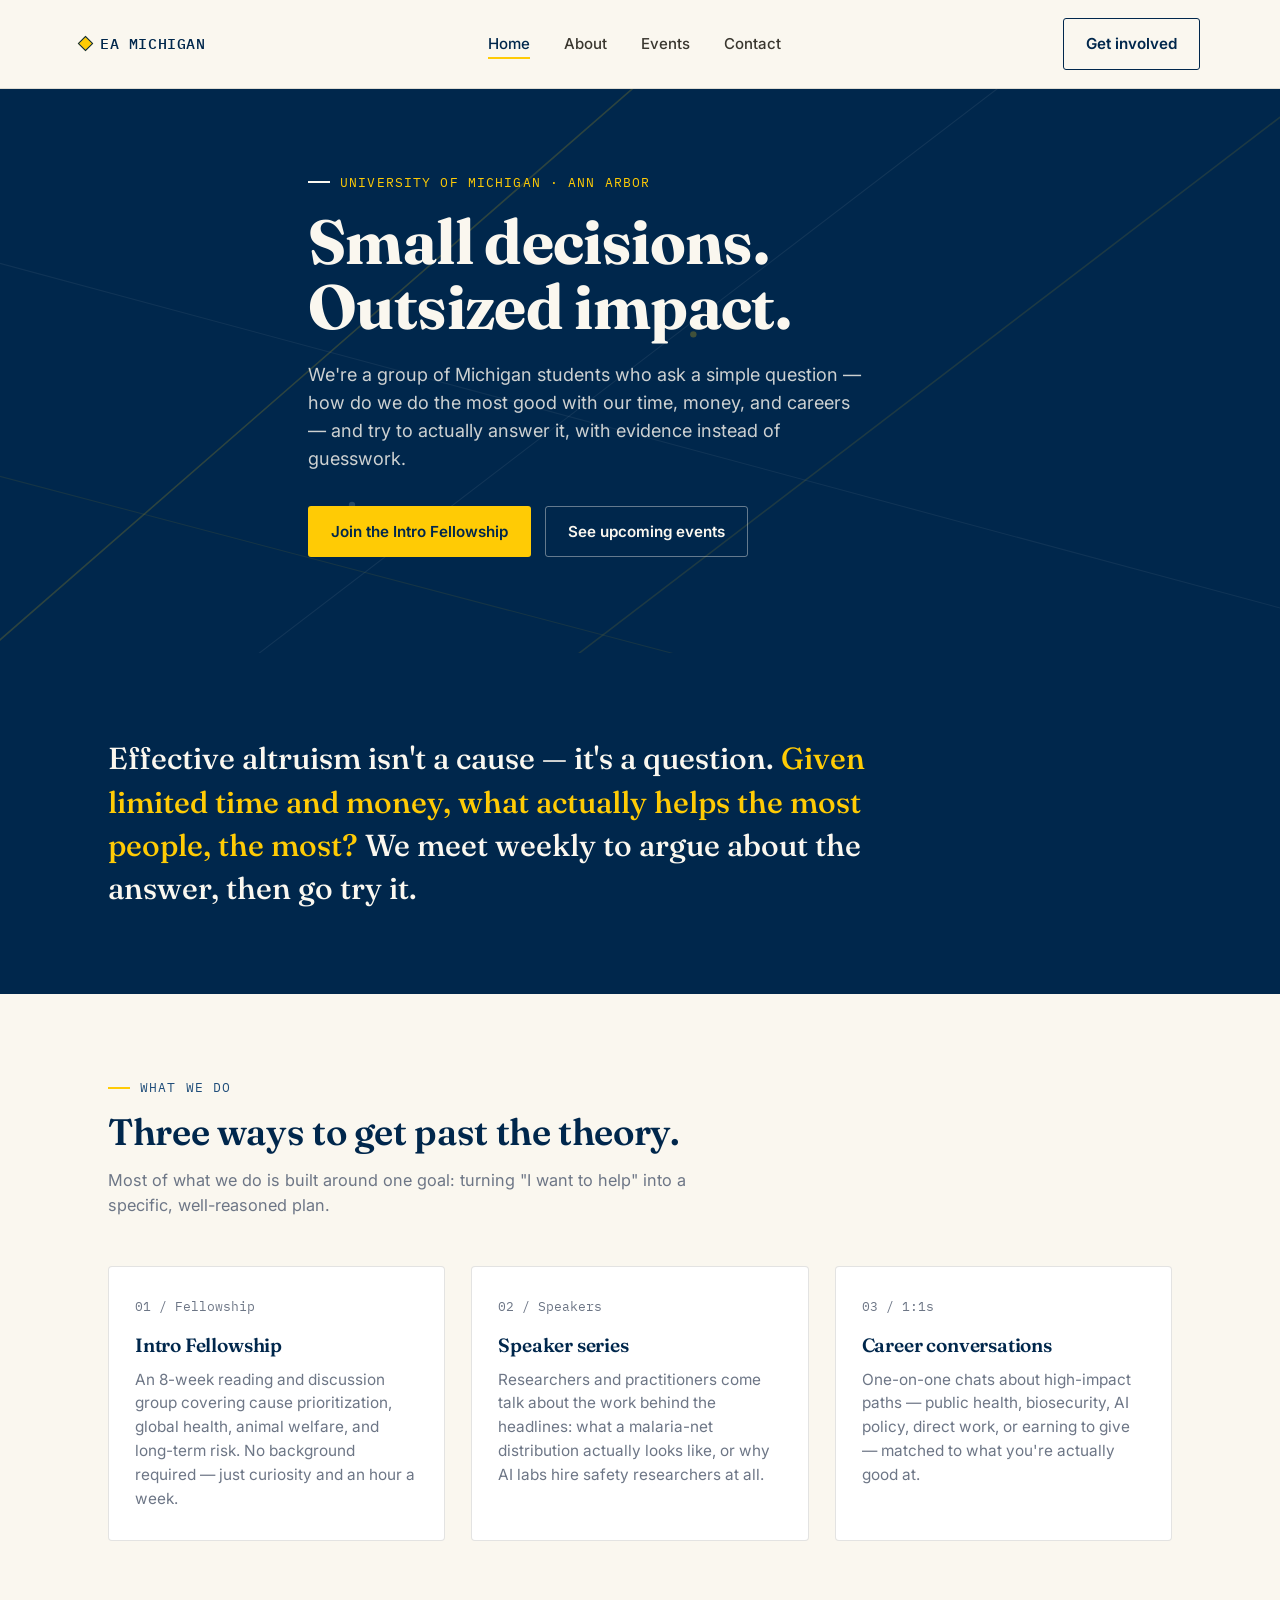
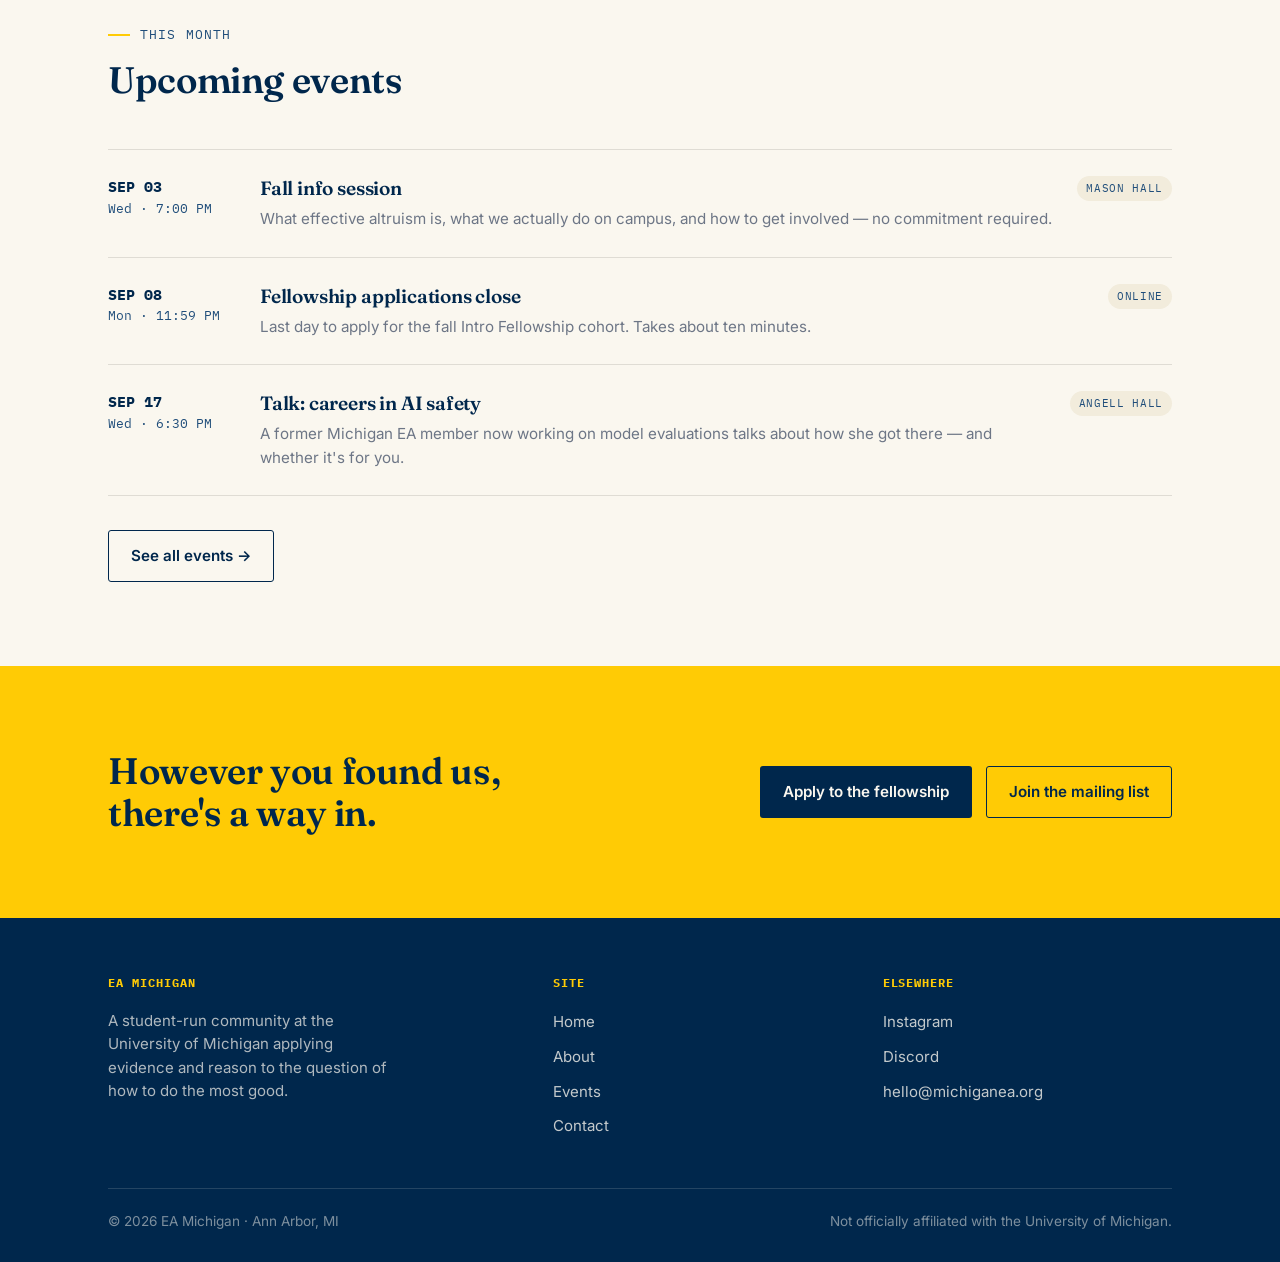
==== index.html @ 3a6c3fdc "Add files via upload" ====
<!DOCTYPE html>
<html lang="en">
<head>
<meta charset="UTF-8">
<meta name="viewport" content="width=device-width, initial-scale=1">
<title>EA Michigan — Effective Altruism at the University of Michigan</title>
<meta name="description" content="A student community at the University of Michigan using evidence and reasoning to find the most effective ways to help others.">
<link rel="stylesheet" href="styles.css">
</head>
<body>

<header class="site-header">
  <nav class="wrap nav">
    <a href="index.html" class="brand"><span class="mark"></span>EA MICHIGAN</a>
    <button class="nav-toggle" aria-label="Toggle menu" aria-expanded="false" id="navToggle"><span></span></button>
    <ul class="nav-links" id="navLinks">
      <li><a href="index.html" aria-current="page">Home</a></li>
      <li><a href="about.html">About</a></li>
      <li><a href="events.html">Events</a></li>
      <li><a href="contact.html">Contact</a></li>
    </ul>
    <a href="contact.html" class="btn btn-outline nav-cta">Get involved</a>
  </nav>
</header>

<section class="hero">
  <svg class="hero-paths" viewBox="0 0 1200 560" preserveAspectRatio="xMidYMid slice" aria-hidden="true">
    <line x1="-50" y1="560" x2="650" y2="-50" stroke="#FFCB05" stroke-width="1.5" opacity="0.35"/>
    <line x1="150" y1="600" x2="1000" y2="-50" stroke="#FAF7EF" stroke-width="1" opacity="0.14"/>
    <line x1="450" y1="600" x2="1300" y2="-50" stroke="#FFCB05" stroke-width="1.5" opacity="0.22"/>
    <line x1="-50" y1="150" x2="1250" y2="500" stroke="#FAF7EF" stroke-width="1" opacity="0.12"/>
    <line x1="-50" y1="350" x2="900" y2="600" stroke="#FFCB05" stroke-width="1" opacity="0.16"/>
    <circle cx="650" cy="230" r="3" fill="#FFCB05" opacity="0.5"/>
    <circle cx="330" cy="390" r="3" fill="#FAF7EF" opacity="0.3"/>
  </svg>
  <div class="wrap hero-inner">
    <span class="eyebrow">University of Michigan · Ann Arbor</span>
    <h1>Small decisions.<br>Outsized impact.</h1>
    <p class="lead">We're a group of Michigan students who ask a simple question — how do we do the most good with our time, money, and careers — and try to actually answer it, with evidence instead of guesswork.</p>
    <div class="hero-actions">
      <a href="about.html#fellowship" class="btn btn-primary">Join the Intro Fellowship</a>
      <a href="events.html" class="btn btn-ghost">See upcoming events</a>
    </div>
  </div>
</section>

<section class="band-blue">
  <div class="wrap">
    <p class="quote">Effective altruism isn't a cause — it's a question. <span>Given limited time and money, what actually helps the most people, the most?</span> We meet weekly to argue about the answer, then go try it.</p>
  </div>
</section>

<section>
  <div class="wrap">
    <div class="section-head">
      <span class="eyebrow">What we do</span>
      <h2>Three ways to get past the theory.</h2>
      <p>Most of what we do is built around one goal: turning "I want to help" into a specific, well-reasoned plan.</p>
    </div>
    <div class="grid-3">
      <div class="card">
        <span class="num">01 / Fellowship</span>
        <h3>Intro Fellowship</h3>
        <p>An 8-week reading and discussion group covering cause prioritization, global health, animal welfare, and long-term risk. No background required — just curiosity and an hour a week.</p>
      </div>
      <div class="card">
        <span class="num">02 / Speakers</span>
        <h3>Speaker series</h3>
        <p>Researchers and practitioners come talk about the work behind the headlines: what a malaria-net distribution actually looks like, or why AI labs hire safety researchers at all.</p>
      </div>
      <div class="card">
        <span class="num">03 / 1:1s</span>
        <h3>Career conversations</h3>
        <p>One-on-one chats about high-impact paths — public health, biosecurity, AI policy, direct work, or earning to give — matched to what you're actually good at.</p>
      </div>
    </div>
  </div>
</section>

<section style="padding-top:0;">
  <div class="wrap">
    <div class="section-head">
      <span class="eyebrow">This month</span>
      <h2>Upcoming events</h2>
    </div>
    <div>
      <div class="event-row">
        <div class="event-date"><strong>SEP 03</strong>Wed · 7:00 PM</div>
        <div class="event-body">
          <h3>Fall info session</h3>
          <p>What effective altruism is, what we actually do on campus, and how to get involved — no commitment required.</p>
        </div>
        <span class="event-tag">Mason Hall</span>
      </div>
      <div class="event-row">
        <div class="event-date"><strong>SEP 08</strong>Mon · 11:59 PM</div>
        <div class="event-body">
          <h3>Fellowship applications close</h3>
          <p>Last day to apply for the fall Intro Fellowship cohort. Takes about ten minutes.</p>
        </div>
        <span class="event-tag">Online</span>
      </div>
      <div class="event-row">
        <div class="event-date"><strong>SEP 17</strong>Wed · 6:30 PM</div>
        <div class="event-body">
          <h3>Talk: careers in AI safety</h3>
          <p>A former Michigan EA member now working on model evaluations talks about how she got there — and whether it's for you.</p>
        </div>
        <span class="event-tag">Angell Hall</span>
      </div>
    </div>
    <div style="margin-top:34px;">
      <a href="events.html" class="btn btn-outline">See all events →</a>
    </div>
  </div>
</section>

<section class="band-maize">
  <div class="wrap band-maize-inner">
    <h2>However you found us, there's a way in.</h2>
    <div class="hero-actions">
      <a href="about.html#fellowship" class="btn" style="background:var(--blue-950);color:var(--cream-50);">Apply to the fellowship</a>
      <a href="contact.html" class="btn btn-outline">Join the mailing list</a>
    </div>
  </div>
</section>

<footer>
  <div class="wrap">
    <div class="footer-grid">
      <div>
        <h4>EA Michigan</h4>
        <p style="max-width:280px;font-size:0.94rem;color:rgba(250,247,239,0.7);">A student-run community at the University of Michigan applying evidence and reason to the question of how to do the most good.</p>
      </div>
      <div>
        <h4>Site</h4>
        <ul>
          <li><a href="index.html">Home</a></li>
          <li><a href="about.html">About</a></li>
          <li><a href="events.html">Events</a></li>
          <li><a href="contact.html">Contact</a></li>
        </ul>
      </div>
      <div>
        <h4>Elsewhere</h4>
        <ul>
          <li><a href="#">Instagram</a></li>
          <li><a href="#">Discord</a></li>
          <li><a href="mailto:hello@michiganea.org">hello@michiganea.org</a></li>
        </ul>
      </div>
    </div>
    <div class="footer-bottom">
      <span>© 2026 EA Michigan · Ann Arbor, MI</span>
      <span>Not officially affiliated with the University of Michigan.</span>
    </div>
  </div>
</footer>

<script src="script.js"></script>
</body>
</html>
---- styles.css ----
/* ===========================================================
   EA Michigan — shared stylesheet
   Palette: Michigan blue + maize, warm paper background
   Display: Fraunces | Body: Inter | Utility: IBM Plex Mono
   =========================================================== */

@import url('https://fonts.googleapis.com/css2?family=Fraunces:opsz,wght@9..144,400;9..144,500;9..144,600;9..144,700&family=Inter:wght@400;500;600&family=IBM+Plex+Mono:wght@500&display=swap');

:root {
  --blue-950: #00274c;
  --blue-800: #123a63;
  --blue-700: #1f4d7a;
  --maize-500: #ffcb05;
  --maize-600: #e6b400;
  --cream-50: #faf7ef;
  --cream-100: #f2ecdc;
  --ink-900: #1c1a16;
  --ink-700: #3a372f;
  --slate-500: #6d7686;
  --line: rgba(28, 26, 22, 0.12);

  --display: 'Fraunces', ui-serif, Georgia, serif;
  --body: 'Inter', -apple-system, BlinkMacSystemFont, sans-serif;
  --mono: 'IBM Plex Mono', ui-monospace, monospace;

  --max: 1120px;
}

* { box-sizing: border-box; }
html { scroll-behavior: smooth; }

@media (prefers-reduced-motion: reduce) {
  html { scroll-behavior: auto; }
  * { animation-duration: 0.01ms !important; transition-duration: 0.01ms !important; }
}

body {
  margin: 0;
  font-family: var(--body);
  color: var(--ink-700);
  background: var(--cream-50);
  -webkit-font-smoothing: antialiased;
  line-height: 1.55;
}

a { color: inherit; }

img { max-width: 100%; display: block; }

.wrap {
  max-width: var(--max);
  margin: 0 auto;
  padding: 0 28px;
}

/* ---------- eyebrow / labels ---------- */
.eyebrow {
  font-family: var(--mono);
  font-size: 12.5px;
  letter-spacing: 0.09em;
  text-transform: uppercase;
  color: var(--blue-700);
  display: flex;
  align-items: center;
  gap: 10px;
}
.eyebrow::before {
  content: "";
  width: 22px;
  height: 2px;
  background: var(--maize-500);
  display: inline-block;
}

/* ---------- headings ---------- */
h1, h2, h3 {
  font-family: var(--display);
  color: var(--blue-950);
  margin: 0;
  font-weight: 600;
  letter-spacing: -0.01em;
}
h1 { font-size: clamp(2.4rem, 5vw, 3.9rem); line-height: 1.04; font-weight: 700; }
h2 { font-size: clamp(1.7rem, 3vw, 2.3rem); line-height: 1.15; }
h3 { font-size: 1.2rem; line-height: 1.3; }

p { margin: 0 0 1em; }
p:last-child { margin-bottom: 0; }

/* ---------- buttons ---------- */
.btn {
  display: inline-flex;
  align-items: center;
  gap: 8px;
  font-family: var(--body);
  font-weight: 600;
  font-size: 0.95rem;
  padding: 13px 22px;
  border-radius: 3px;
  text-decoration: none;
  border: 1.5px solid transparent;
  transition: transform 0.15s ease, background 0.15s ease, color 0.15s ease, border-color 0.15s ease;
}
.btn:hover { transform: translateY(-1px); }
.btn:focus-visible { outline: 2px solid var(--blue-700); outline-offset: 3px; }

.btn-primary {
  background: var(--maize-500);
  color: var(--blue-950);
}
.btn-primary:hover { background: var(--maize-600); }

.btn-ghost {
  background: transparent;
  color: var(--cream-50);
  border-color: rgba(250, 247, 239, 0.4);
}
.btn-ghost:hover { border-color: var(--cream-50); }

.btn-outline {
  background: transparent;
  color: var(--blue-950);
  border-color: var(--blue-950);
}
.btn-outline:hover { background: var(--blue-950); color: var(--cream-50); }

/* ---------- nav ---------- */
.site-header {
  position: sticky;
  top: 0;
  z-index: 40;
  background: rgba(250, 247, 239, 0.92);
  backdrop-filter: blur(8px);
  border-bottom: 1px solid var(--line);
}
.nav {
  display: flex;
  align-items: center;
  justify-content: space-between;
  padding: 18px 0;
}
.brand {
  font-family: var(--mono);
  font-weight: 500;
  font-size: 15px;
  letter-spacing: 0.04em;
  text-decoration: none;
  color: var(--blue-950);
  display: flex;
  align-items: center;
  gap: 9px;
}
.brand .mark {
  width: 11px; height: 11px;
  background: var(--maize-500);
  border: 1.5px solid var(--blue-950);
  transform: rotate(45deg);
  flex-shrink: 0;
}
.nav-links {
  display: flex;
  gap: 34px;
  list-style: none;
  margin: 0; padding: 0;
}
.nav-links a {
  text-decoration: none;
  font-size: 0.94rem;
  font-weight: 500;
  color: var(--ink-700);
  padding-bottom: 4px;
  border-bottom: 2px solid transparent;
  transition: border-color 0.15s ease, color 0.15s ease;
}
.nav-links a:hover, .nav-links a[aria-current="page"] {
  color: var(--blue-950);
  border-color: var(--maize-500);
}
.nav-cta { display: none; }
.nav-toggle {
  display: none;
  background: none;
  border: 1.5px solid var(--blue-950);
  border-radius: 3px;
  width: 38px; height: 34px;
  cursor: pointer;
  position: relative;
}
.nav-toggle span, .nav-toggle span::before, .nav-toggle span::after {
  content: "";
  position: absolute;
  left: 8px; right: 8px;
  height: 2px;
  background: var(--blue-950);
}
.nav-toggle span { top: 16px; }
.nav-toggle span::before { top: -6px; }
.nav-toggle span::after { top: 6px; }

@media (min-width: 760px) {
  .nav-cta { display: inline-flex; }
}
@media (max-width: 759px) {
  .nav-toggle { display: block; }
  .nav-links {
    position: absolute;
    top: 100%; left: 0; right: 0;
    background: var(--cream-50);
    border-bottom: 1px solid var(--line);
    flex-direction: column;
    gap: 0;
    padding: 8px 28px 20px;
    display: none;
  }
  .nav-links.open { display: flex; }
  .nav-links a { display: block; padding: 12px 0; border-bottom: 1px solid var(--line); }
}

/* ---------- hero ---------- */
.hero {
  position: relative;
  background: var(--blue-950);
  color: var(--cream-50);
  overflow: hidden;
  padding: 84px 0 96px;
}
.hero-paths {
  position: absolute;
  inset: 0;
  opacity: 0.5;
  pointer-events: none;
}
.hero-inner {
  position: relative;
  z-index: 1;
  max-width: 720px;
}
.hero .eyebrow { color: var(--maize-500); }
.hero .eyebrow::before { background: var(--cream-50); }
.hero h1 { color: var(--cream-50); margin: 18px 0 20px; }
.hero p.lead {
  font-size: 1.13rem;
  color: rgba(250, 247, 239, 0.82);
  max-width: 560px;
  margin-bottom: 34px;
}
.hero-actions { display: flex; gap: 14px; flex-wrap: wrap; }

.page-hero {
  background: var(--blue-950);
  color: var(--cream-50);
  padding: 62px 0 58px;
  position: relative;
  overflow: hidden;
}
.page-hero .eyebrow { color: var(--maize-500); }
.page-hero .eyebrow::before { background: var(--cream-50); }
.page-hero h1 { color: var(--cream-50); margin-top: 14px; max-width: 640px; }
.page-hero p { color: rgba(250, 247, 239, 0.78); max-width: 560px; margin-top: 14px; font-size: 1.05rem; }

/* ---------- sections ---------- */
section { padding: 84px 0; }
.section-head { max-width: 640px; margin-bottom: 48px; }
.section-head h2 { margin-top: 14px; }
.section-head p { margin-top: 14px; color: var(--slate-500); font-size: 1.02rem; }

.band-blue {
  background: var(--blue-950);
  color: var(--cream-50);
}
.band-blue .quote {
  font-family: var(--display);
  font-size: clamp(1.4rem, 2.6vw, 1.9rem);
  font-weight: 500;
  line-height: 1.42;
  max-width: 780px;
  color: var(--cream-50);
}
.band-blue .quote span { color: var(--maize-500); }

.band-maize {
  background: var(--maize-500);
  color: var(--blue-950);
}
.band-maize-inner {
  display: flex;
  align-items: center;
  justify-content: space-between;
  gap: 24px;
  flex-wrap: wrap;
}
.band-maize h2 { color: var(--blue-950); max-width: 480px; }

/* ---------- cards ---------- */
.grid-3 {
  display: grid;
  grid-template-columns: repeat(3, 1fr);
  gap: 26px;
}
.grid-2 {
  display: grid;
  grid-template-columns: repeat(2, 1fr);
  gap: 26px;
}
@media (max-width: 860px) {
  .grid-3, .grid-2 { grid-template-columns: 1fr; }
}

.card {
  background: #fff;
  border: 1px solid var(--line);
  border-radius: 4px;
  padding: 30px 26px;
}
.card .num {
  font-family: var(--mono);
  font-size: 12.5px;
  color: var(--slate-500);
  margin-bottom: 16px;
  display: block;
}
.card h3 { margin-bottom: 10px; }
.card p { color: var(--slate-500); font-size: 0.96rem; }

/* ---------- event rows ---------- */
.event-row {
  display: grid;
  grid-template-columns: 130px 1fr auto;
  gap: 22px;
  align-items: start;
  padding: 26px 0;
  border-top: 1px solid var(--line);
}
.event-row:last-child { border-bottom: 1px solid var(--line); }
.event-date {
  font-family: var(--mono);
  font-size: 13px;
  color: var(--blue-700);
  line-height: 1.5;
}
.event-date strong { display: block; color: var(--blue-950); font-size: 15px; }
.event-body h3 { margin-bottom: 6px; }
.event-body p { color: var(--slate-500); font-size: 0.95rem; }
.event-tag {
  font-family: var(--mono);
  font-size: 11px;
  text-transform: uppercase;
  letter-spacing: 0.06em;
  background: var(--cream-100);
  color: var(--blue-700);
  padding: 4px 9px;
  border-radius: 999px;
  white-space: nowrap;
  align-self: start;
}
@media (max-width: 640px) {
  .event-row { grid-template-columns: 1fr; gap: 8px; }
  .event-tag { justify-self: start; }
}

/* ---------- footer ---------- */
footer {
  background: var(--blue-950);
  color: rgba(250, 247, 239, 0.75);
  padding: 56px 0 30px;
}
.footer-grid {
  display: grid;
  grid-template-columns: 1.4fr 1fr 1fr;
  gap: 40px;
  padding-bottom: 40px;
  border-bottom: 1px solid rgba(250, 247, 239, 0.14);
}
@media (max-width: 700px) {
  .footer-grid { grid-template-columns: 1fr; gap: 30px; }
}
.footer-grid h4 {
  font-family: var(--mono);
  font-size: 12px;
  letter-spacing: 0.08em;
  text-transform: uppercase;
  color: var(--maize-500);
  margin: 0 0 16px;
}
.footer-grid ul { list-style: none; margin: 0; padding: 0; }
.footer-grid li { margin-bottom: 10px; }
.footer-grid a { text-decoration: none; color: rgba(250, 247, 239, 0.78); font-size: 0.94rem; }
.footer-grid a:hover { color: var(--cream-50); }
.footer-bottom {
  display: flex;
  justify-content: space-between;
  align-items: center;
  padding-top: 22px;
  font-size: 0.85rem;
  color: rgba(250, 247, 239, 0.5);
  flex-wrap: wrap;
  gap: 10px;
}

/* ---------- about page specifics ---------- */
.cause-grid {
  display: grid;
  grid-template-columns: repeat(2, 1fr);
  gap: 18px;
}
@media (max-width: 700px) { .cause-grid { grid-template-columns: 1fr; } }
.cause {
  border-left: 3px solid var(--maize-500);
  padding: 6px 0 6px 20px;
}
.cause h3 { font-size: 1.05rem; margin-bottom: 6px; }
.cause p { color: var(--slate-500); font-size: 0.93rem; }

.people-grid {
  display: grid;
  grid-template-columns: repeat(3, 1fr);
  gap: 26px;
}
@media (max-width: 860px) { .people-grid { grid-template-columns: repeat(2, 1fr); } }
@media (max-width: 560px) { .people-grid { grid-template-columns: 1fr; } }
.person-avatar {
  width: 100%;
  aspect-ratio: 1;
  background: var(--cream-100);
  border: 1px solid var(--line);
  border-radius: 4px;
  margin-bottom: 14px;
  display: flex;
  align-items: center;
  justify-content: center;
  font-family: var(--display);
  font-size: 1.6rem;
  color: var(--blue-700);
}
.person h3 { font-size: 1rem; margin-bottom: 2px; }
.person .role { font-family: var(--mono); font-size: 12px; color: var(--slate-500); }

/* ---------- contact page specifics ---------- */
.contact-grid {
  display: grid;
  grid-template-columns: 1fr 1fr;
  gap: 50px;
}
@media (max-width: 800px) { .contact-grid { grid-template-columns: 1fr; } }

.info-row {
  display: flex;
  gap: 16px;
  padding: 18px 0;
  border-top: 1px solid var(--line);
}
.info-row:last-child { border-bottom: 1px solid var(--line); }
.info-row .label {
  font-family: var(--mono);
  font-size: 12px;
  text-transform: uppercase;
  letter-spacing: 0.06em;
  color: var(--blue-700);
  width: 110px;
  flex-shrink: 0;
  padding-top: 2px;
}
.info-row .value a { color: var(--blue-950); text-decoration: none; border-bottom: 1px solid var(--line); }
.info-row .value a:hover { border-color: var(--blue-950); }

.field { margin-bottom: 20px; }
.field label {
  display: block;
  font-size: 0.85rem;
  font-weight: 600;
  color: var(--blue-950);
  margin-bottom: 7px;
}
.field input, .field textarea {
  width: 100%;
  font-family: var(--body);
  font-size: 0.96rem;
  padding: 12px 14px;
  border: 1.5px solid var(--line);
  border-radius: 3px;
  background: #fff;
  color: var(--ink-700);
}
.field input:focus, .field textarea:focus {
  outline: none;
  border-color: var(--blue-700);
}
.field textarea { resize: vertical; min-height: 120px; }

.form-note {
  font-size: 0.85rem;
  color: var(--slate-500);
  margin-top: 14px;
}
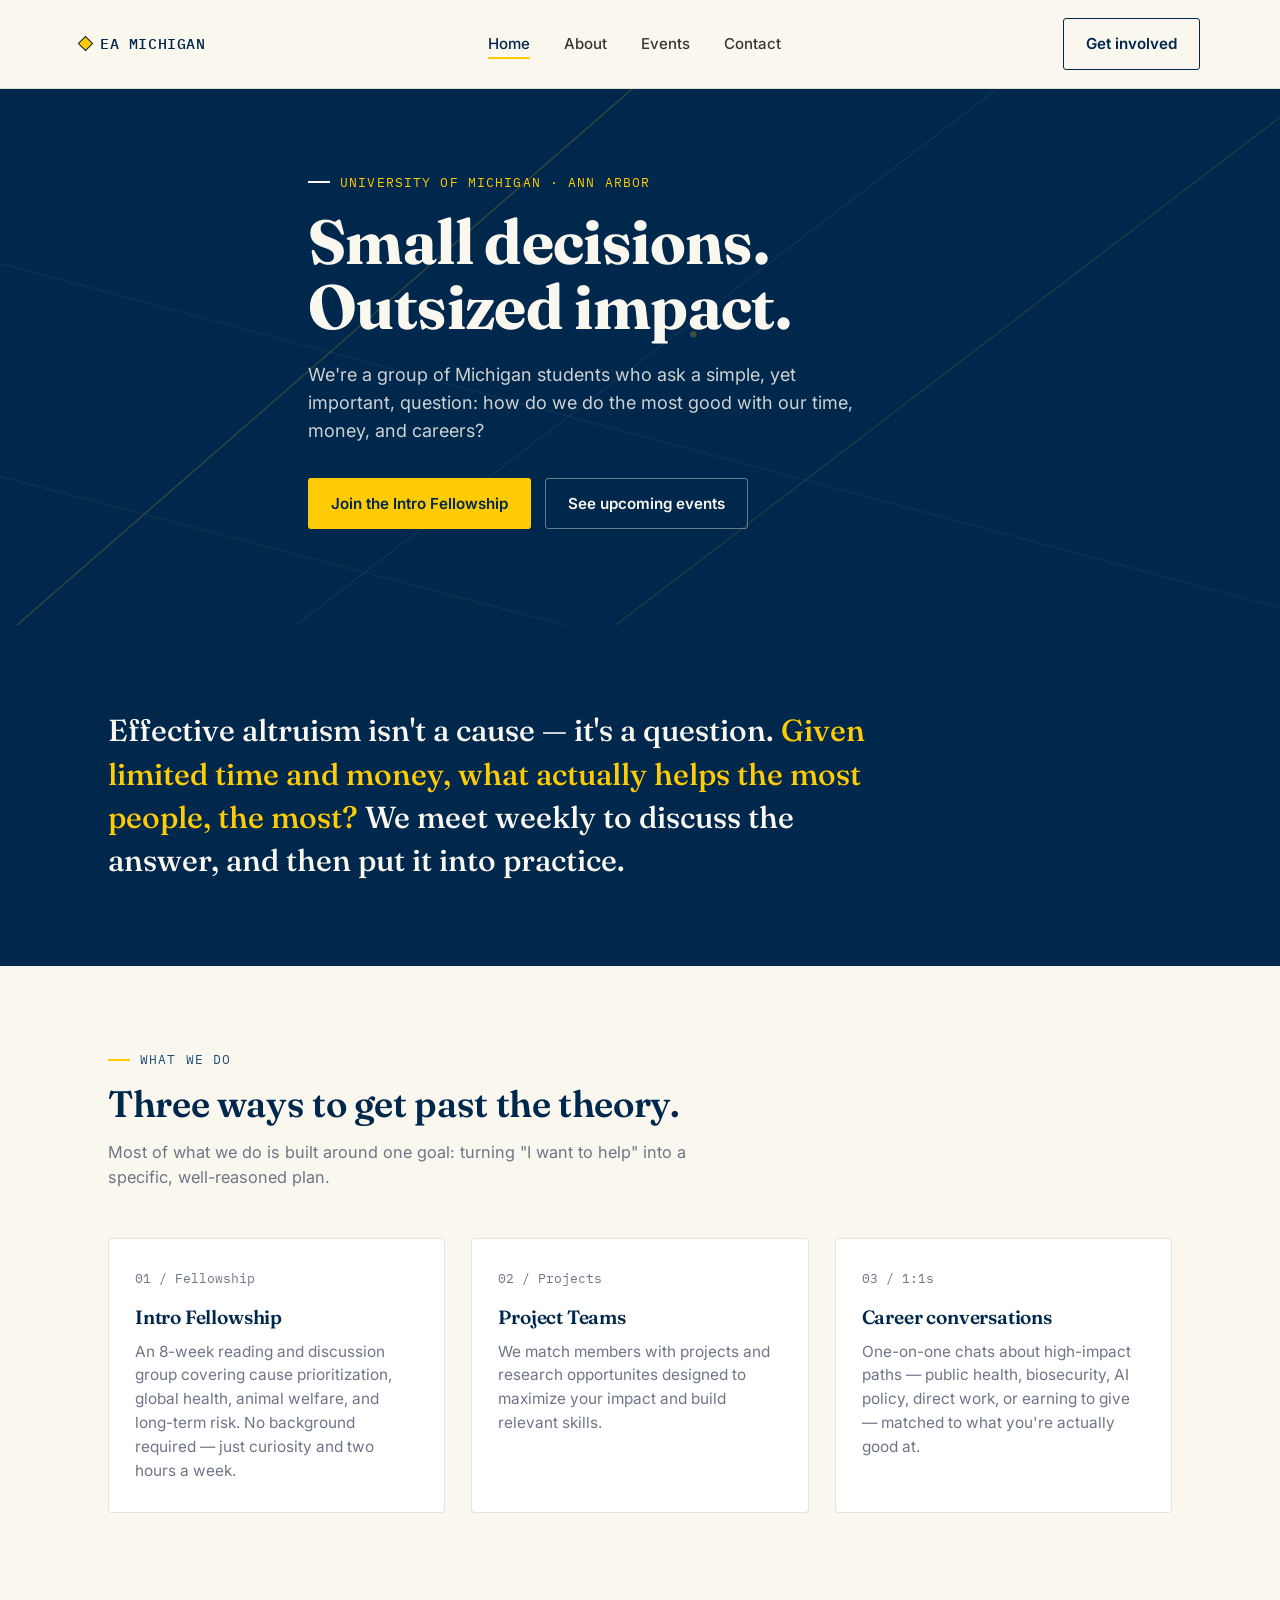
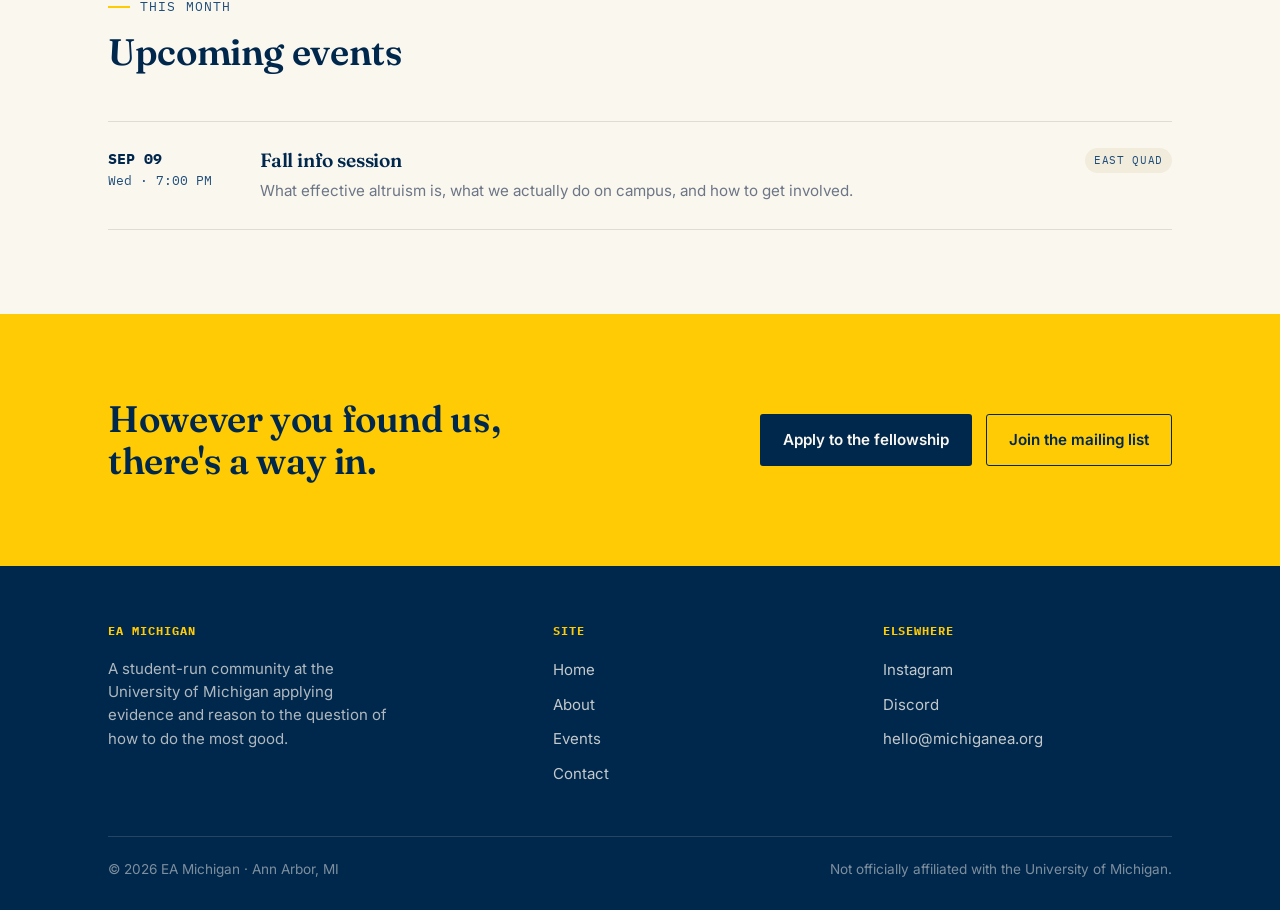
==== commit c2d7e5ea: "Update index.html" ====
--- a/index.html
+++ b/index.html
@@ -1,6 +1,6 @@
 <!DOCTYPE html>
 <html lang="en">
-<head>
+<head> <link rel="icon" type="image/png" href="/favicon.png" />
 <meta charset="UTF-8">
 <meta name="viewport" content="width=device-width, initial-scale=1">
 <title>EA Michigan — Effective Altruism at the University of Michigan</title>
@@ -36,7 +36,7 @@
   <div class="wrap hero-inner">
     <span class="eyebrow">University of Michigan · Ann Arbor</span>
     <h1>Small decisions.<br>Outsized impact.</h1>
-    <p class="lead">We're a group of Michigan students who ask a simple question — how do we do the most good with our time, money, and careers — and try to actually answer it, with evidence instead of guesswork.</p>
+    <p class="lead"> We're a group of Michigan students who ask a simple, yet important, question: how do we do the most good with our time, money, and careers? </p>
     <div class="hero-actions">
       <a href="about.html#fellowship" class="btn btn-primary">Join the Intro Fellowship</a>
       <a href="events.html" class="btn btn-ghost">See upcoming events</a>
@@ -46,7 +46,7 @@
 
 <section class="band-blue">
   <div class="wrap">
-    <p class="quote">Effective altruism isn't a cause — it's a question. <span>Given limited time and money, what actually helps the most people, the most?</span> We meet weekly to argue about the answer, then go try it.</p>
+    <p class="quote"> Effective altruism isn't a cause — it's a question. <span>Given limited time and money, what actually helps the most people, the most?</span> We meet weekly to discuss the answer, and then put it into practice.</p>
   </div>
 </section>
 
@@ -61,12 +61,12 @@
       <div class="card">
         <span class="num">01 / Fellowship</span>
         <h3>Intro Fellowship</h3>
-        <p>An 8-week reading and discussion group covering cause prioritization, global health, animal welfare, and long-term risk. No background required — just curiosity and an hour a week.</p>
+        <p>An 8-week reading and discussion group covering cause prioritization, global health, animal welfare, and long-term risk. No background required — just curiosity and two hours a week.</p>
       </div>
       <div class="card">
-        <span class="num">02 / Speakers</span>
-        <h3>Speaker series</h3>
-        <p>Researchers and practitioners come talk about the work behind the headlines: what a malaria-net distribution actually looks like, or why AI labs hire safety researchers at all.</p>
+        <span class="num">02 / Projects </span>
+        <h3>Project Teams</h3>
+        <p>We match members with projects and research opportunites designed to maximize your impact and build relevant skills.</p>
       </div>
       <div class="card">
         <span class="num">03 / 1:1s</span>
@@ -85,34 +85,12 @@
     </div>
     <div>
       <div class="event-row">
-        <div class="event-date"><strong>SEP 03</strong>Wed · 7:00 PM</div>
+        <div class="event-date"><strong>SEP 09</strong>Wed · 7:00 PM</div>
         <div class="event-body">
           <h3>Fall info session</h3>
-          <p>What effective altruism is, what we actually do on campus, and how to get involved — no commitment required.</p>
+          <p>What effective altruism is, what we actually do on campus, and how to get involved. </p>
         </div>
-        <span class="event-tag">Mason Hall</span>
-      </div>
-      <div class="event-row">
-        <div class="event-date"><strong>SEP 08</strong>Mon · 11:59 PM</div>
-        <div class="event-body">
-          <h3>Fellowship applications close</h3>
-          <p>Last day to apply for the fall Intro Fellowship cohort. Takes about ten minutes.</p>
-        </div>
-        <span class="event-tag">Online</span>
-      </div>
-      <div class="event-row">
-        <div class="event-date"><strong>SEP 17</strong>Wed · 6:30 PM</div>
-        <div class="event-body">
-          <h3>Talk: careers in AI safety</h3>
-          <p>A former Michigan EA member now working on model evaluations talks about how she got there — and whether it's for you.</p>
-        </div>
-        <span class="event-tag">Angell Hall</span>
-      </div>
-    </div>
-    <div style="margin-top:34px;">
-      <a href="events.html" class="btn btn-outline">See all events →</a>
-    </div>
-  </div>
+        <span class="event-tag">East Quad</span>
 </section>
 
 <section class="band-maize">
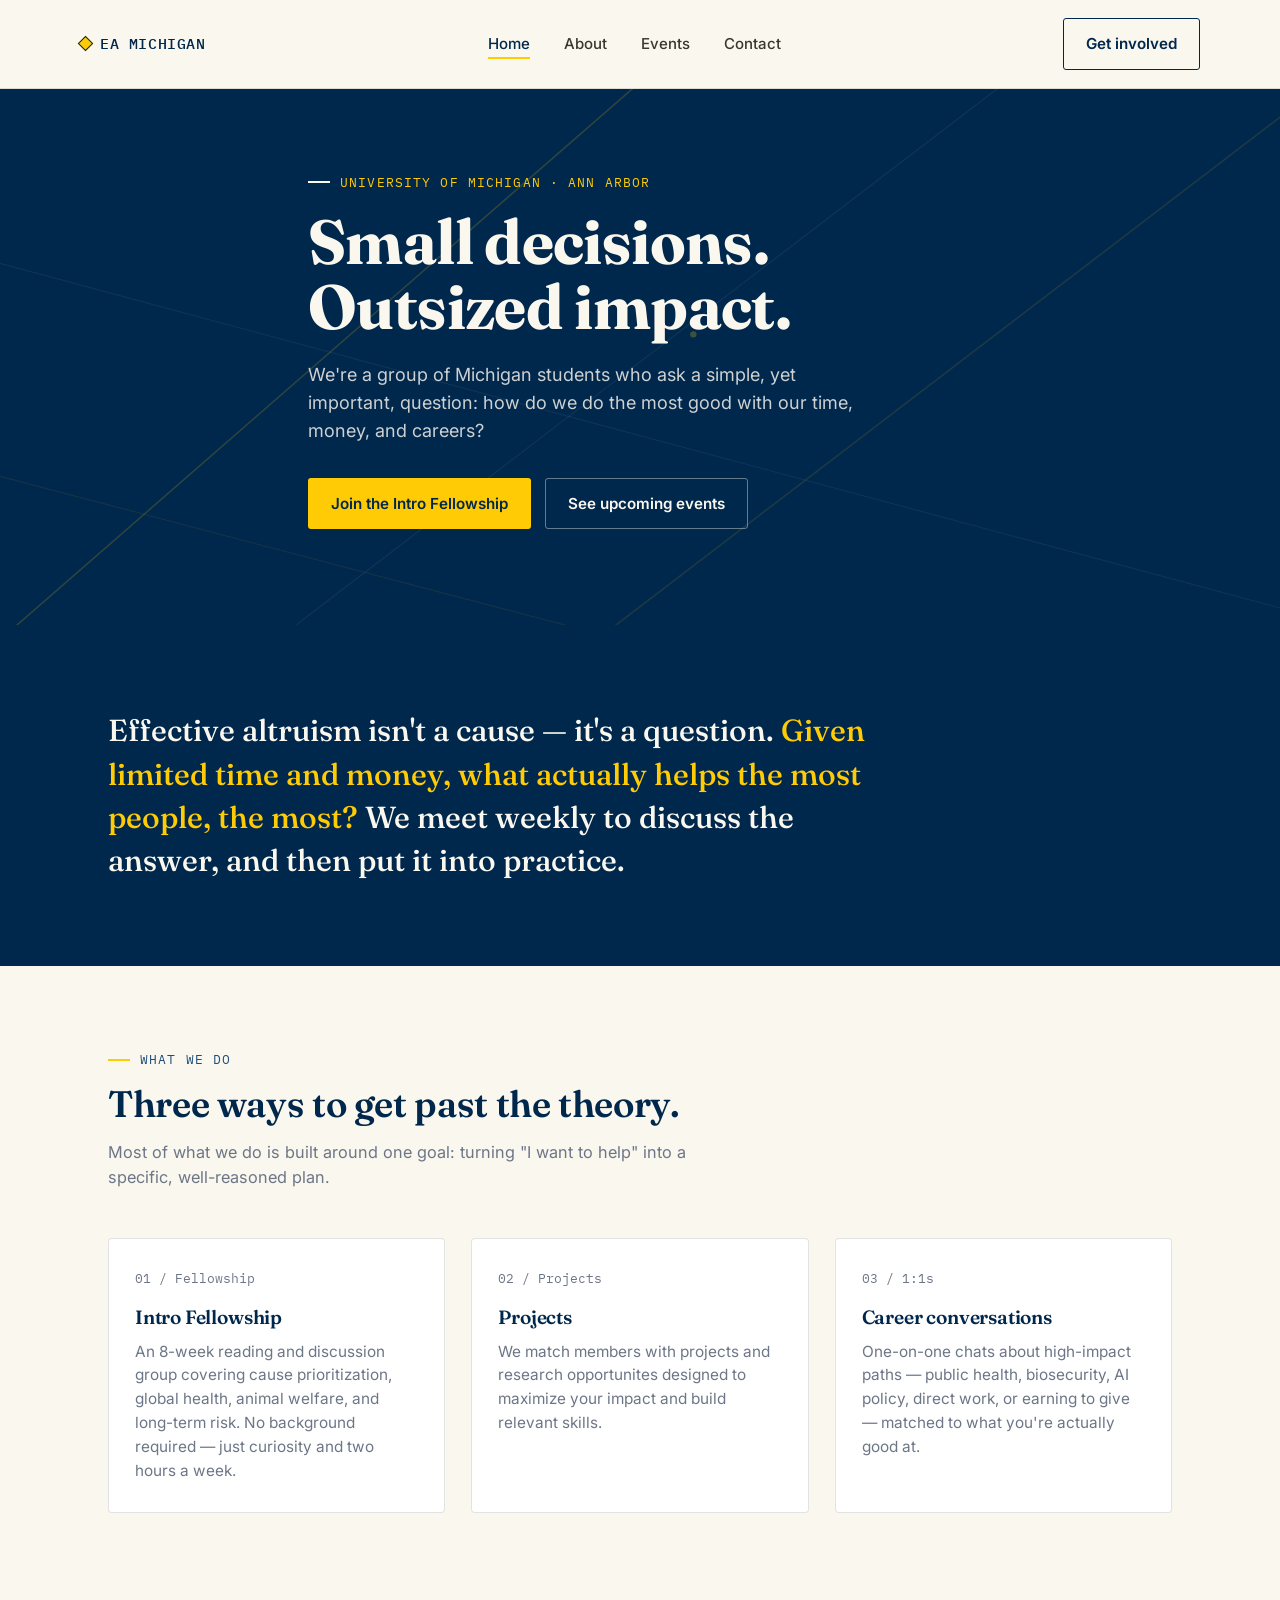
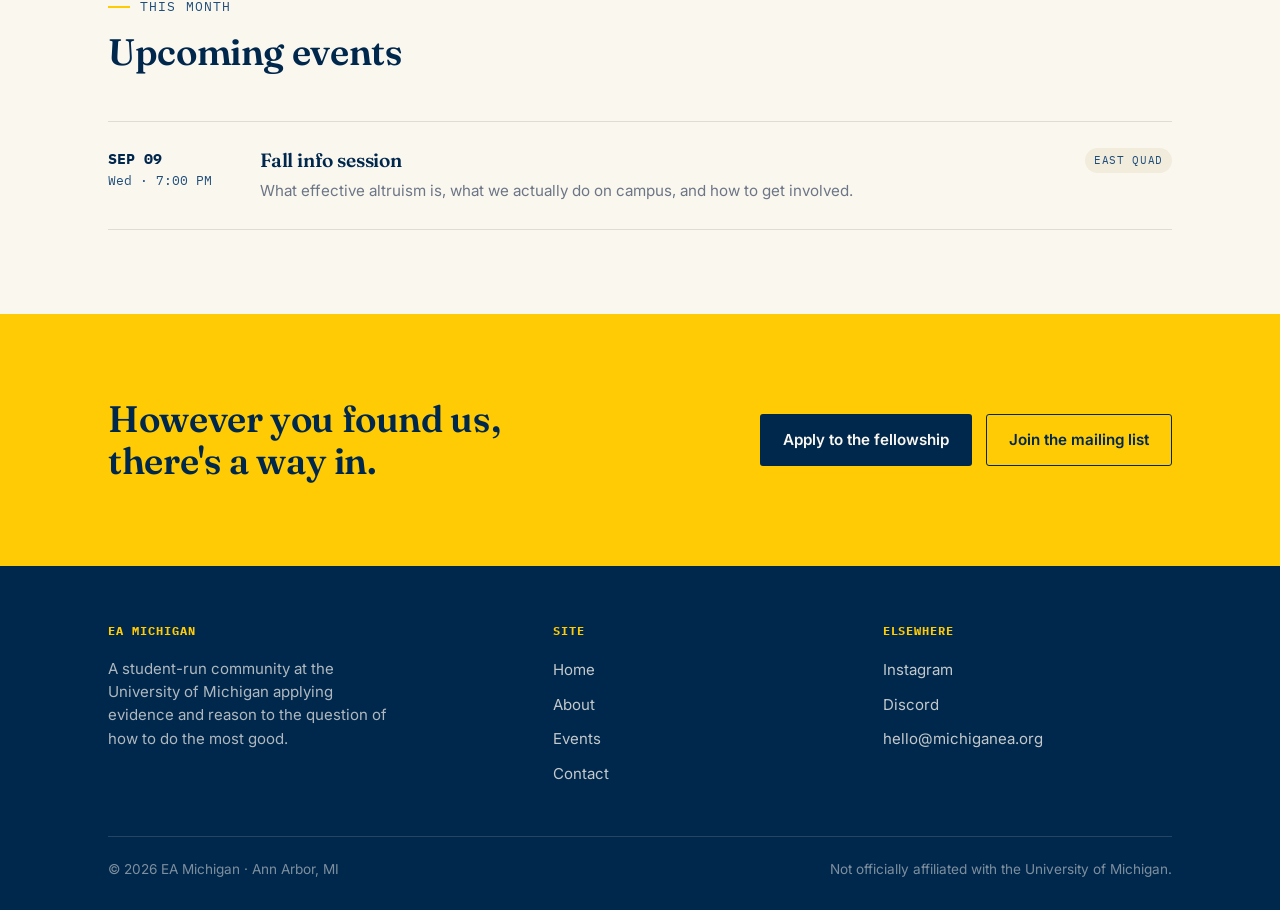
==== commit 75f42a11: "Update index.html" ====
--- a/index.html
+++ b/index.html
@@ -65,7 +65,7 @@
       </div>
       <div class="card">
         <span class="num">02 / Projects </span>
-        <h3>Project Teams</h3>
+        <h3>Projects</h3>
         <p>We match members with projects and research opportunites designed to maximize your impact and build relevant skills.</p>
       </div>
       <div class="card">
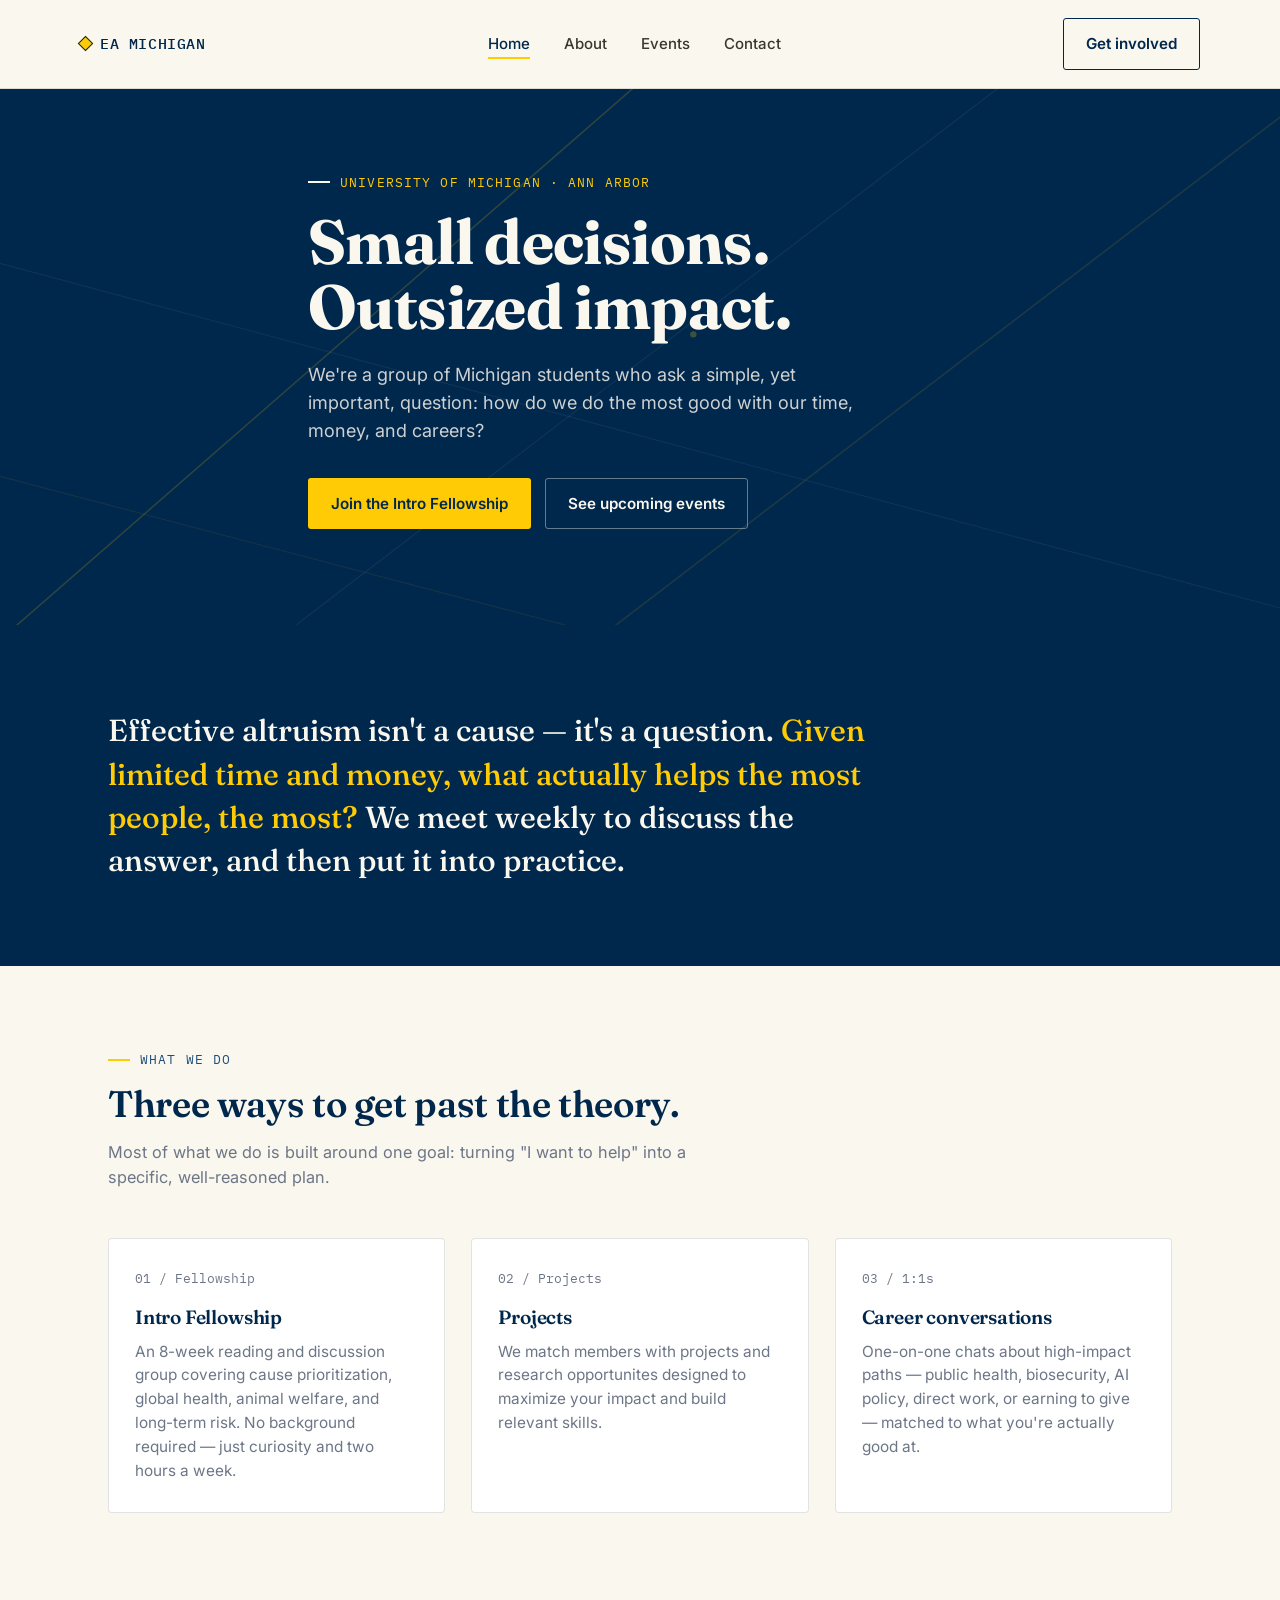
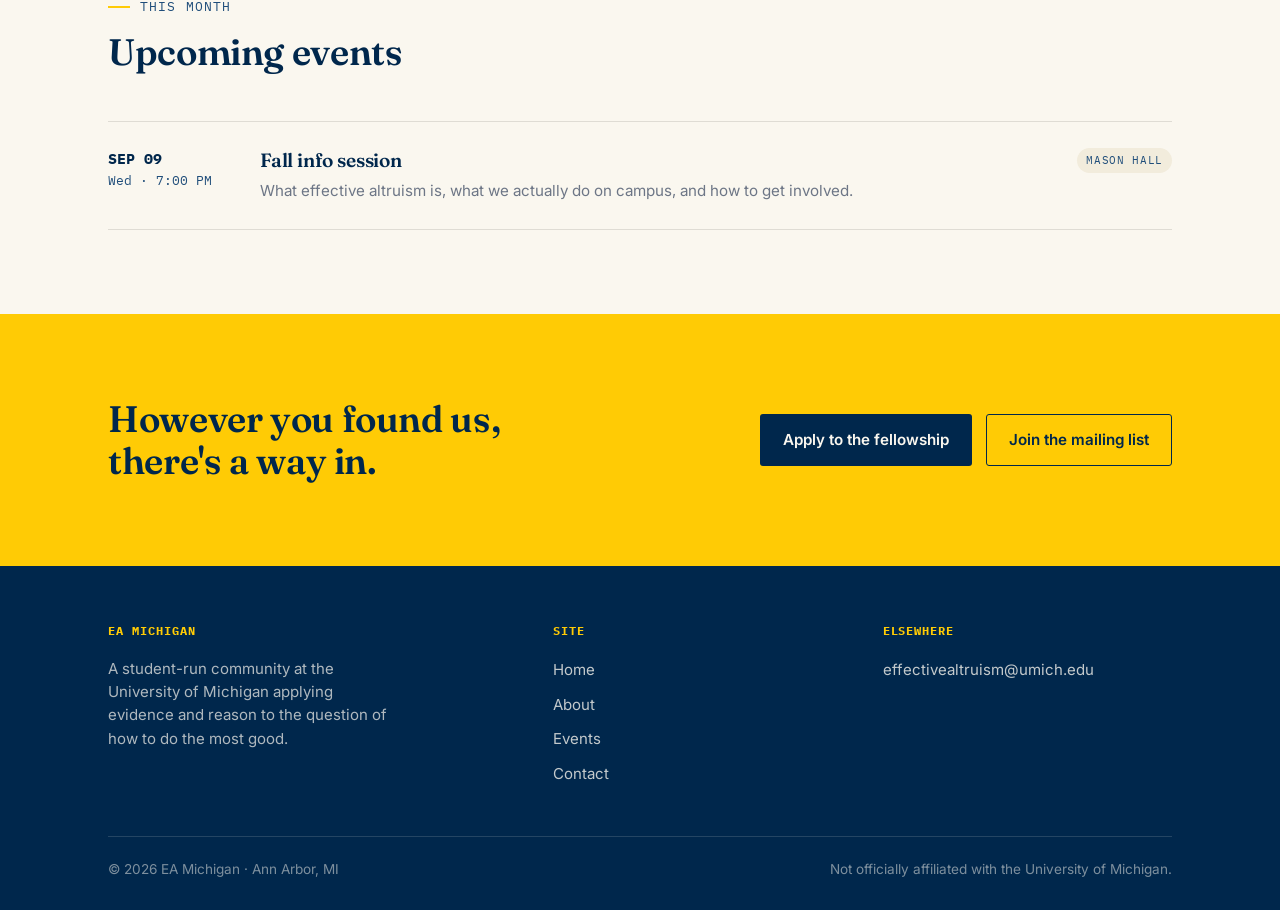
==== commit 6ca3af54: "Update index.html" ====
--- a/index.html
+++ b/index.html
@@ -1,6 +1,6 @@
 <!DOCTYPE html>
 <html lang="en">
-<head> <link rel="icon" type="image/png" href="/favicon.png" />
+<head> <link rel="icon" type="image/png" href="/favicon_ea.png" />
 <meta charset="UTF-8">
 <meta name="viewport" content="width=device-width, initial-scale=1">
 <title>EA Michigan — Effective Altruism at the University of Michigan</title>
@@ -90,14 +90,14 @@
           <h3>Fall info session</h3>
           <p>What effective altruism is, what we actually do on campus, and how to get involved. </p>
         </div>
-        <span class="event-tag">East Quad</span>
+        <span class="event-tag">Mason Hall</span>
 </section>
 
 <section class="band-maize">
   <div class="wrap band-maize-inner">
     <h2>However you found us, there's a way in.</h2>
     <div class="hero-actions">
-      <a href="about.html#fellowship" class="btn" style="background:var(--blue-950);color:var(--cream-50);">Apply to the fellowship</a>
+      <a href="https://docs.google.com/forms/d/e/1FAIpQLSfK81MyzP4-b2OcQkwoCRocKhrPAt3SMrWoy838ELAUsbyKNA/viewform?usp=publish-editor" class="btn" style="background:var(--blue-950);color:var(--cream-50);">Apply to the fellowship</a>
       <a href="contact.html" class="btn btn-outline">Join the mailing list</a>
     </div>
   </div>
@@ -121,10 +121,8 @@
       </div>
       <div>
         <h4>Elsewhere</h4>
-        <ul>
-          <li><a href="#">Instagram</a></li>
-          <li><a href="#">Discord</a></li>
-          <li><a href="mailto:hello@michiganea.org">hello@michiganea.org</a></li>
+        <ul
+          <li><a href="mailto:effectivealtruism@umich.edu">effectivealtruism@umich.edu</a></li>
         </ul>
       </div>
     </div>
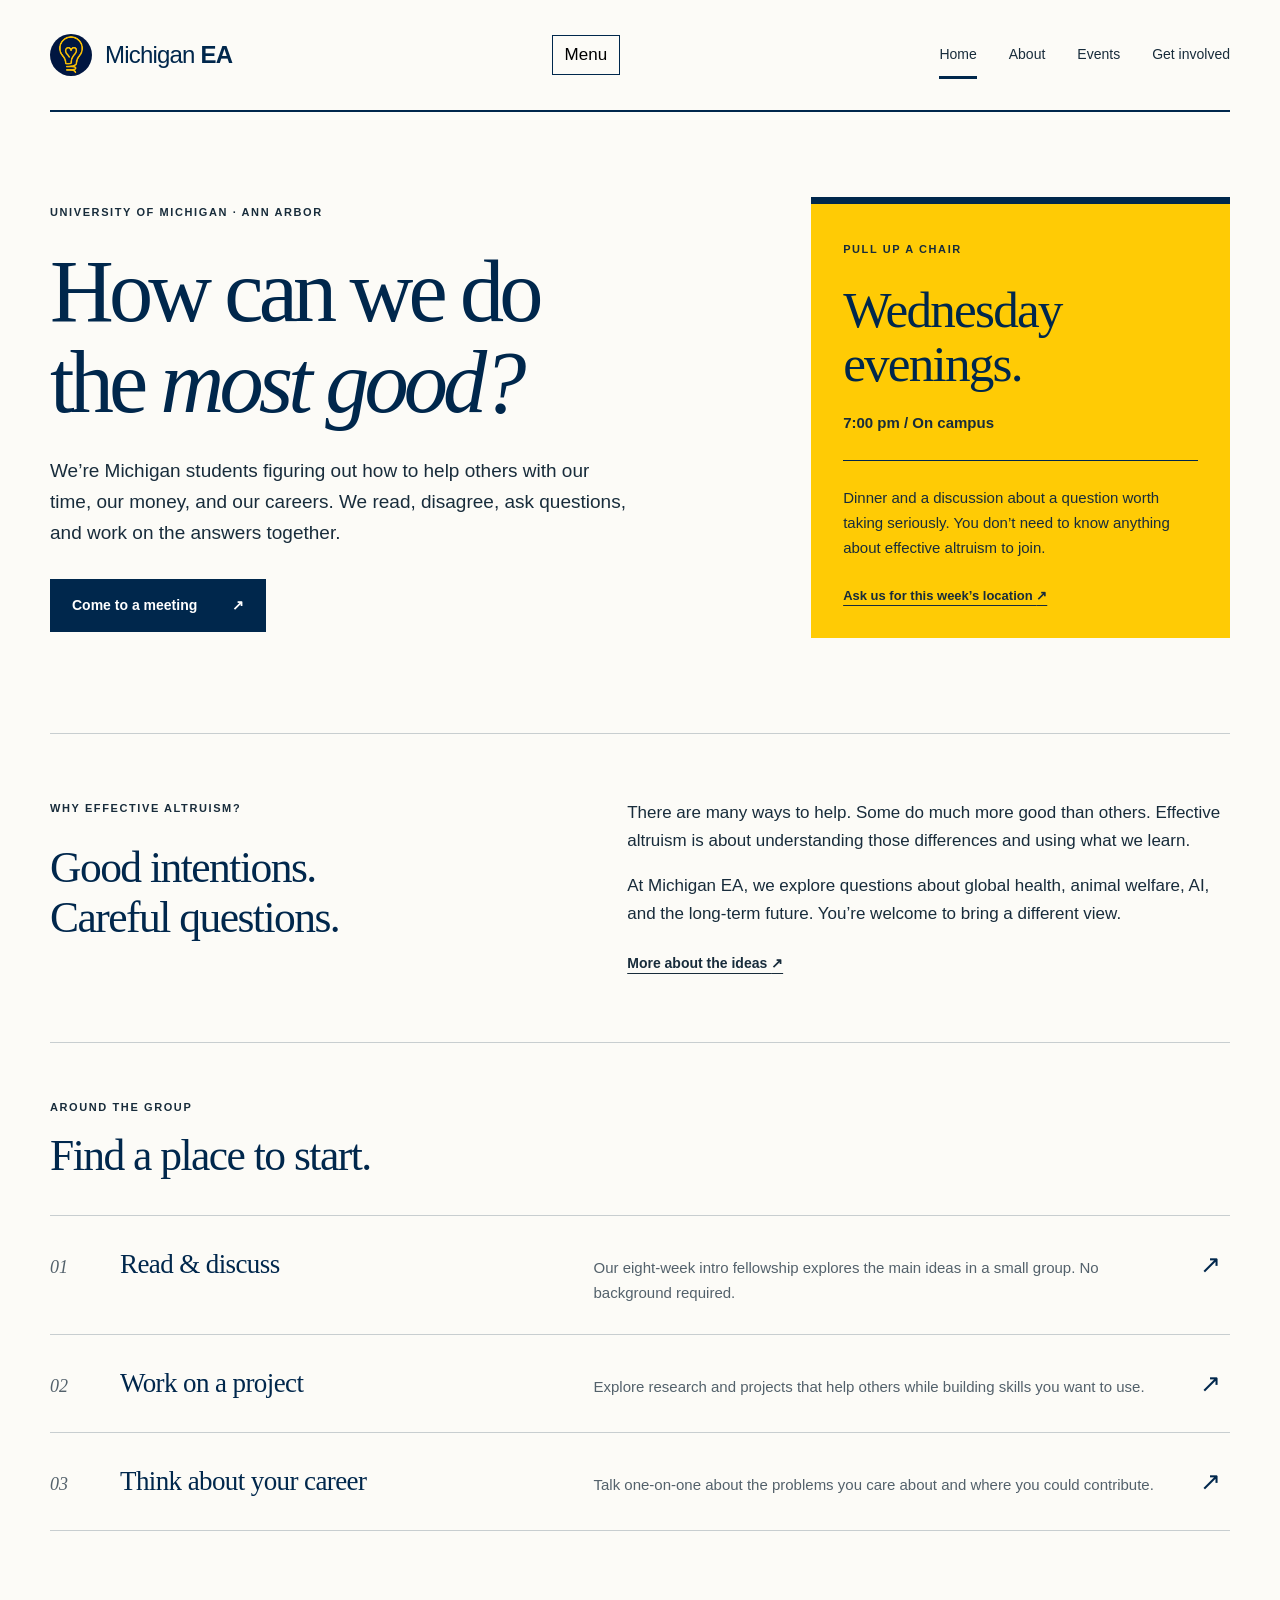
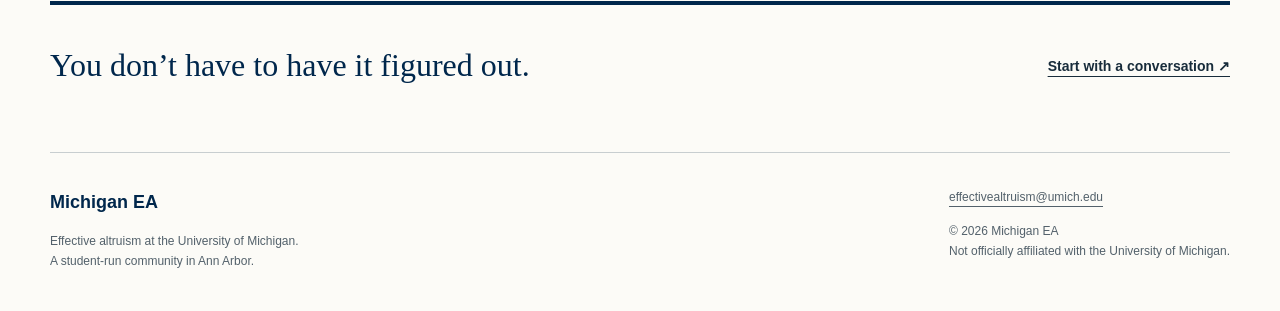
==== commit a7965f98: "Add files via upload" ====
--- a/index.html
+++ b/index.html
@@ -1,138 +1,104 @@
-<!DOCTYPE html>
+<!doctype html>
 <html lang="en">
-<head> <link rel="icon" type="image/png" href="/favicon_ea.png" />
-<meta charset="UTF-8">
+<head>
+<meta charset="utf-8">
 <meta name="viewport" content="width=device-width, initial-scale=1">
-<title>EA Michigan — Effective Altruism at the University of Michigan</title>
-<meta name="description" content="A student community at the University of Michigan using evidence and reasoning to find the most effective ways to help others.">
+<title>How can we do the most good? — Michigan EA</title>
+<meta name="description" content="A community of Michigan students thinking carefully about how to help others. Join our discussions, fellowship, and projects.">
+<meta name="theme-color" content="#00274c">
+<link rel="icon" href="favicon_ea.png">
 <link rel="stylesheet" href="styles.css">
+<script src="script.js" defer>
+</script>
 </head>
 <body>
-
-<header class="site-header">
-  <nav class="wrap nav">
-    <a href="index.html" class="brand"><span class="mark"></span>EA MICHIGAN</a>
-    <button class="nav-toggle" aria-label="Toggle menu" aria-expanded="false" id="navToggle"><span></span></button>
-    <ul class="nav-links" id="navLinks">
-      <li><a href="index.html" aria-current="page">Home</a></li>
-      <li><a href="about.html">About</a></li>
-      <li><a href="events.html">Events</a></li>
-      <li><a href="contact.html">Contact</a></li>
-    </ul>
-    <a href="contact.html" class="btn btn-outline nav-cta">Get involved</a>
-  </nav>
+<a class="skip" href="#main">Skip to content</a>
+<header class="shell header">
+<a class="brand" href="index.html">
+<img src="favicon_ea.png" alt="" width="42" height="42">
+<span>Michigan <b>EA</b>
+</span>
+</a>
+<button class="menu-toggle" type="button" aria-controls="navigation" aria-expanded="false" hidden>Menu</button>
+<nav id="navigation" aria-label="Main navigation">
+<a href="index.html" aria-current="page">Home</a>
+<a href="about.html">About</a>
+<a href="events.html">Events</a>
+<a href="contact.html">Get involved</a>
+</nav>
 </header>
-
-<section class="hero">
-  <svg class="hero-paths" viewBox="0 0 1200 560" preserveAspectRatio="xMidYMid slice" aria-hidden="true">
-    <line x1="-50" y1="560" x2="650" y2="-50" stroke="#FFCB05" stroke-width="1.5" opacity="0.35"/>
-    <line x1="150" y1="600" x2="1000" y2="-50" stroke="#FAF7EF" stroke-width="1" opacity="0.14"/>
-    <line x1="450" y1="600" x2="1300" y2="-50" stroke="#FFCB05" stroke-width="1.5" opacity="0.22"/>
-    <line x1="-50" y1="150" x2="1250" y2="500" stroke="#FAF7EF" stroke-width="1" opacity="0.12"/>
-    <line x1="-50" y1="350" x2="900" y2="600" stroke="#FFCB05" stroke-width="1" opacity="0.16"/>
-    <circle cx="650" cy="230" r="3" fill="#FFCB05" opacity="0.5"/>
-    <circle cx="330" cy="390" r="3" fill="#FAF7EF" opacity="0.3"/>
-  </svg>
-  <div class="wrap hero-inner">
-    <span class="eyebrow">University of Michigan · Ann Arbor</span>
-    <h1>Small decisions.<br>Outsized impact.</h1>
-    <p class="lead"> We're a group of Michigan students who ask a simple, yet important, question: how do we do the most good with our time, money, and careers? </p>
-    <div class="hero-actions">
-      <a href="about.html#fellowship" class="btn btn-primary">Join the Intro Fellowship</a>
-      <a href="events.html" class="btn btn-ghost">See upcoming events</a>
-    </div>
-  </div>
+<main id="main">
+<section class="shell home-intro">
+<div class="hero-copy">
+<p class="eyebrow">University of Michigan · Ann Arbor</p>
+<h1>How can we do<br>the <em>most good?</em>
+</h1>
+<p class="intro-copy">We’re Michigan students figuring out how to help others with our time, our money, and our careers. We read, disagree, ask questions, and work on the answers together.</p>
+<a class="button" href="contact.html">Come to a meeting <span aria-hidden="true">↗</span>
+</a>
+</div>
+<aside class="meeting-note" aria-label="Weekly meetings">
+<p class="eyebrow">Pull up a chair</p>
+<h2>Wednesday<br>evenings.</h2>
+<p class="meeting-time">7:00 pm / On campus</p>
+<div class="note-rule">
+</div>
+<p>Dinner and a discussion about a question worth taking seriously. You don’t need to know anything about effective altruism to join.</p>
+<a href="contact.html">Ask us for this week’s location <span aria-hidden="true">↗</span>
+</a>
+</aside>
 </section>
-
-<section class="band-blue">
-  <div class="wrap">
-    <p class="quote"> Effective altruism isn't a cause — it's a question. <span>Given limited time and money, what actually helps the most people, the most?</span> We meet weekly to discuss the answer, and then put it into practice.</p>
-  </div>
+<section class="shell split-section">
+<div>
+<p class="eyebrow">Why effective altruism?</p>
+<h2>Good intentions.<br>Careful questions.</h2>
+</div>
+<div class="prose">
+<p>There are many ways to help. Some do much more good than others. Effective altruism is about understanding those differences and using what we learn.</p>
+<p>At Michigan EA, we explore questions about global health, animal welfare, AI, and the long-term future. You’re welcome to bring a different view.</p>
+<a class="text-link" href="about.html">More about the ideas <span aria-hidden="true">↗</span>
+</a>
+</div>
 </section>
-
-<section>
-  <div class="wrap">
-    <div class="section-head">
-      <span class="eyebrow">What we do</span>
-      <h2>Three ways to get past the theory.</h2>
-      <p>Most of what we do is built around one goal: turning "I want to help" into a specific, well-reasoned plan.</p>
-    </div>
-    <div class="grid-3">
-      <div class="card">
-        <span class="num">01 / Fellowship</span>
-        <h3>Intro Fellowship</h3>
-        <p>An 8-week reading and discussion group covering cause prioritization, global health, animal welfare, and long-term risk. No background required — just curiosity and two hours a week.</p>
-      </div>
-      <div class="card">
-        <span class="num">02 / Projects </span>
-        <h3>Projects</h3>
-        <p>We match members with projects and research opportunites designed to maximize your impact and build relevant skills.</p>
-      </div>
-      <div class="card">
-        <span class="num">03 / 1:1s</span>
-        <h3>Career conversations</h3>
-        <p>One-on-one chats about high-impact paths — public health, biosecurity, AI policy, direct work, or earning to give — matched to what you're actually good at.</p>
-      </div>
-    </div>
-  </div>
+<section class="shell programs">
+<div class="section-heading">
+<p class="eyebrow">Around the group</p>
+<h2>Find a place to start.</h2>
+</div>
+<a class="program" href="about.html#fellowship">
+<span class="program-number">01</span>
+<h3>Read &amp; discuss</h3>
+<p>Our eight-week intro fellowship explores the main ideas in a small group. No background required.</p>
+<span class="arrow" aria-hidden="true">↗</span>
+</a>
+<a class="program" href="contact.html">
+<span class="program-number">02</span>
+<h3>Work on a project</h3>
+<p>Explore research and projects that help others while building skills you want to use.</p>
+<span class="arrow" aria-hidden="true">↗</span>
+</a>
+<a class="program" href="contact.html">
+<span class="program-number">03</span>
+<h3>Think about your career</h3>
+<p>Talk one-on-one about the problems you care about and where you could contribute.</p>
+<span class="arrow" aria-hidden="true">↗</span>
+</a>
 </section>
-
-<section style="padding-top:0;">
-  <div class="wrap">
-    <div class="section-head">
-      <span class="eyebrow">This month</span>
-      <h2>Upcoming events</h2>
-    </div>
-    <div>
-      <div class="event-row">
-        <div class="event-date"><strong>SEP 09</strong>Wed · 7:00 PM</div>
-        <div class="event-body">
-          <h3>Fall info session</h3>
-          <p>What effective altruism is, what we actually do on campus, and how to get involved. </p>
-        </div>
-        <span class="event-tag">Mason Hall</span>
+<section class="shell closing">
+<p>You don’t have to have it figured out.</p>
+<a class="text-link" href="contact.html">Start with a conversation <span aria-hidden="true">↗</span>
+</a>
 </section>
-
-<section class="band-maize">
-  <div class="wrap band-maize-inner">
-    <h2>However you found us, there's a way in.</h2>
-    <div class="hero-actions">
-      <a href="https://docs.google.com/forms/d/e/1FAIpQLSfK81MyzP4-b2OcQkwoCRocKhrPAt3SMrWoy838ELAUsbyKNA/viewform?usp=publish-editor" class="btn" style="background:var(--blue-950);color:var(--cream-50);">Apply to the fellowship</a>
-      <a href="contact.html" class="btn btn-outline">Join the mailing list</a>
-    </div>
-  </div>
-</section>
-
-<footer>
-  <div class="wrap">
-    <div class="footer-grid">
-      <div>
-        <h4>EA Michigan</h4>
-        <p style="max-width:280px;font-size:0.94rem;color:rgba(250,247,239,0.7);">A student-run community at the University of Michigan applying evidence and reason to the question of how to do the most good.</p>
-      </div>
-      <div>
-        <h4>Site</h4>
-        <ul>
-          <li><a href="index.html">Home</a></li>
-          <li><a href="about.html">About</a></li>
-          <li><a href="events.html">Events</a></li>
-          <li><a href="contact.html">Contact</a></li>
-        </ul>
-      </div>
-      <div>
-        <h4>Elsewhere</h4>
-        <ul
-          <li><a href="mailto:effectivealtruism@umich.edu">effectivealtruism@umich.edu</a></li>
-        </ul>
-      </div>
-    </div>
-    <div class="footer-bottom">
-      <span>© 2026 EA Michigan · Ann Arbor, MI</span>
-      <span>Not officially affiliated with the University of Michigan.</span>
-    </div>
-  </div>
+</main>
+<footer class="shell footer">
+<div>
+<a class="footer-name" href="index.html">Michigan EA</a>
+<p>Effective altruism at the University of Michigan.<br>A student-run community in Ann Arbor.</p>
+</div>
+<div>
+<a href="mailto:effectivealtruism@umich.edu">effectivealtruism@umich.edu</a>
+<p>© 2026 Michigan EA<br>Not officially affiliated with the University of Michigan.</p>
+</div>
 </footer>
-
-<script src="script.js"></script>
 </body>
-</html>
+</html>
--- a/styles.css
+++ b/styles.css
@@ -1,494 +1,429 @@
-/* ===========================================================
-   EA Michigan — shared stylesheet
-   Palette: Michigan blue + maize, warm paper background
-   Display: Fraunces | Body: Inter | Utility: IBM Plex Mono
-   =========================================================== */
+/* Michigan EA: a quiet, typographic campus publication. No external fonts. */
+:root {
+  --navy:#00274c;
+  --maize:#ffcb05;
+  --paper:#fcfbf7;
+  --ink:#182c3b;
+  --muted:#53616b;
+  --line:#c8ced0;
+  --serif:Georgia,'Times New Roman',serif;
+  --sans:Arial,Helvetica,sans-serif}
 
-@import url('https://fonts.googleapis.com/css2?family=Fraunces:opsz,wght@9..144,400;9..144,500;9..144,600;9..144,700&family=Inter:wght@400;500;600&family=IBM+Plex+Mono:wght@500&display=swap');
+* {
+  box-sizing:border-box}
+html {
+  scroll-behavior:smooth}
+body {
+  margin:0;
+  background:var(--paper);
+  color:var(--ink);
+  font:17px/1.65 var(--sans);
+  -webkit-font-smoothing:antialiased}
+a {
+  color:inherit;
+  text-underline-offset:5px;
+  text-decoration-thickness:1px}
+a:hover {
+  color:#725900}
+a:focus-visible,button:focus-visible,input:focus-visible,textarea:focus-visible {
+  outline:3px solid #947500;
+  outline-offset:5px}
+img {
+  display:block;
+  max-width:100%}
+.shell {
+  width:min(1180px,calc(100% - 100px));
+  margin-inline:auto}
+h1,h2,h3,p {
+  margin:0}
+p+p {
+  margin-top:1em}
+h1,h2,h3 {
+  color:var(--navy)}
+h1 {
+  font:normal clamp(3.4rem,6.9vw,6.4rem)/1.02 var(--serif);
+  letter-spacing:-.055em}
+h1 em {
+  font-weight:normal}
+h2 {
+  font:normal clamp(2rem,3.4vw,3rem)/1.15 var(--serif);
+  letter-spacing:-.035em}
+h3 {
+  font-size:1.2rem;
+  line-height:1.35;
+  font-weight:600}
+button,input,textarea {
+  font:inherit}
+.header {
+  min-height:112px;
+  display:flex;
+  align-items:center;
+  justify-content:space-between;
+  gap:30px;
+  border-bottom:2px solid var(--navy)}
+.brand {
+  display:flex;
+  gap:13px;
+  align-items:center;
+  text-decoration:none;
+  color:var(--navy);
+  font-size:24px;
+  letter-spacing:-.8px}
+.brand img {
+  border-radius:50%;
+  width:42px;
+  height:42px}
+.brand b {
+  font-weight:800}
+nav {
+  display:flex;
+  gap:32px}
+nav a {
+  font-size:14px;
+  text-decoration:none;
+  padding:12px 0}
+nav a[aria-current] {
+  box-shadow:inset 0 -3px var(--navy)}
+.menu-toggle {
+  background:none;
+  border:1px solid var(--navy);
+  padding:5px 12px}
+.menu-toggle[hidden] {
+  display:none}
+.eyebrow {
+  font-size:11px;
+  font-weight:700;
+  text-transform:uppercase;
+  letter-spacing:1.6px;
+  margin-bottom:25px}
+.home-intro {
+  padding-block:85px 95px;
+  display:grid;
+  grid-template-columns:1.65fr 1fr;
+  gap:70px;
+  align-items:center}
+.hero-copy .intro-copy {
+  max-width:580px}
+.intro-copy {
+  font-size:19px;
+  line-height:1.65;
+  margin-top:28px;
+  max-width:680px}
+.button {
+  display:inline-flex;
+  align-items:center;
+  justify-content:space-between;
+  gap:35px;
+  padding:14px 21px;
+  background:var(--navy);
+  color:white;
+  border:1px solid var(--navy);
+  text-decoration:none;
+  font-size:14px;
+  font-weight:600;
+  cursor:pointer;
+  margin-top:30px}
+.button:hover {
+  background:#164369;
+  color:white}
+.meeting-note {
+  background:var(--maize);
+  padding:36px 32px 32px;
+  align-self:end;
+  border-top:7px solid var(--navy)}
+.meeting-note h2 {
+  font-size:clamp(2.5rem,4vw,3.7rem);
+  line-height:1.05}
+.meeting-note p:not(.eyebrow) {
+  font-size:15px}
+.meeting-note .meeting-time {
+  margin-top:20px;
+  font-weight:700}
+.note-rule {
+  height:1px;
+  background:var(--navy);
+  margin:25px 0}
+.meeting-note a {
+  display:block;
+  font-size:13px;
+  font-weight:bold;
+  margin-top:24px}
+.split-section {
+  display:grid;
+  grid-template-columns:1fr 1.25fr;
+  gap:95px;
+  border-top:1px solid var(--line);
+  padding-block:65px}
+.prose {
+  max-width:650px}
+.prose h3 {
+  margin:28px 0 10px}
+.prose h3:first-child {
+  margin-top:0}
+.prose h2 {
+  margin-bottom:24px}
+.text-link {
+  display:inline-block;
+  font-size:14px;
+  font-weight:bold;
+  margin-top:24px}
+.section-heading {
+  margin-bottom:35px}
+.section-heading .eyebrow {
+  margin-bottom:14px}
+.programs,.topics {
+  padding-block:55px 70px;
+  border-top:1px solid var(--line)}
+.program {
+  display:grid;
+  grid-template-columns:40px 1fr 1.3fr 30px;
+  gap:30px;
+  align-items:baseline;
+  padding-block:28px;
+  border-top:1px solid var(--line);
+  text-decoration:none}
+.program:last-child {
+  border-bottom:1px solid var(--line)}
+.program:hover {
+  background:#f2f0e6;
+  color:var(--ink)}
+.program-number {
+  font:italic 18px var(--serif);
+  color:var(--muted)}
+.program h3 {
+  font:normal 27px var(--serif);
+  letter-spacing:-.6px}
+.program p {
+  font-size:15px;
+  color:var(--muted)}
+.arrow {
+  font-size:25px;
+  color:var(--navy)}
+.closing {
+  border-top:4px solid var(--navy);
+  padding-block:40px 65px;
+  display:flex;
+  align-items:center;
+  justify-content:space-between;
+  gap:30px}
+.closing p {
+  font:normal 32px/1.3 var(--serif);
+  color:var(--navy)}
+.closing .text-link {
+  margin:0}
+.footer {
+  border-top:1px solid var(--line);
+  padding-block:35px 40px;
+  display:flex;
+  justify-content:space-between;
+  gap:40px;
+  font-size:12px;
+  color:var(--muted)}
+.footer-name {
+  font-size:18px;
+  font-weight:bold;
+  text-decoration:none;
+  color:var(--navy)}
+.footer p {
+  margin-top:14px}
+.footer a {
+  overflow-wrap:anywhere}
+.page-intro {
+  padding-block:75px 65px}
+.page-intro h1 {
+  font-size:clamp(3.2rem,6vw,5.6rem)}
+.topic {
+  display:grid;
+  grid-template-columns:1fr 1.25fr;
+  gap:95px;
+  padding:26px 0;
+  border-top:1px solid var(--line)}
+.topic p {
+  font-size:16px}
+.fellowship {
+  background:var(--navy);
+  color:var(--paper);
+  scroll-margin-top:20px}
+.fellowship h2 {
+  color:var(--paper)}
+.fellowship .split-section {
+  border:0}
+.fellowship .eyebrow {
+  color:var(--maize)}
+.fellowship .button {
+  background:var(--maize);
+  color:var(--navy);
+  border-color:var(--maize)}
+.small {
+  font-size:13px;
+  color:var(--muted);
+  margin-top:20px}
+.fellowship .small {
+  color:#d0dbe3}
+.fellowship a:hover {
+  color:var(--maize)}
+.fellowship .button:hover {
+  background:#e6b700;
+  color:var(--navy)}
+.event-feature {
+  display:grid;
+  grid-template-columns:1fr 1.25fr;
+  gap:95px;
+  border-top:1px solid var(--line);
+  padding-block:60px 70px}
+.day-block {
+  background:var(--maize);
+  padding:35px;
+  color:var(--navy);
+  max-width:320px;
+  align-self:start}
+.day-block span {
+  display:block;
+  font-size:14px}
+.day-block strong {
+  display:block;
+  font-size:68px;
+  letter-spacing:-4px;
+  line-height:1.5}
+.contact-layout {
+  display:grid;
+  grid-template-columns:1fr 1.25fr;
+  gap:95px;
+  border-top:1px solid var(--line);
+  padding-block:60px 90px}
+.contact-details>p {
+  margin-top:24px}
+.contact-details a {
+  overflow-wrap:anywhere}
+dl {
+  margin-top:35px}
+dt {
+  font-weight:bold;
+  font-size:13px;
+  margin-top:25px}
+dd {
+  margin:5px 0 0;
+  font-size:16px}
+form h2 {
+  margin-bottom:30px}
+.field {
+  margin-bottom:23px}
+.field label {
+  display:block;
+  font-size:14px;
+  margin-bottom:7px}
+.field input,.field textarea {
+  width:100%;
+  border:1px solid #88949d;
+  border-radius:0;
+  background:transparent;
+  padding:11px;
+  color:var(--ink)}
+.field textarea {
+  resize:vertical}
+.field input:focus,.field textarea:focus {
+  background:white}
+form .button {
+  margin-top:0}
+.skip {
+  position:absolute;
+  top:-100px;
+  left:15px;
+  background:var(--maize);
+  padding:12px;
+  z-index:10}
+.skip:focus {
+  top:10px}
 
-:root {
-  --blue-950: #00274c;
-  --blue-800: #123a63;
-  --blue-700: #1f4d7a;
-  --maize-500: #ffcb05;
-  --maize-600: #e6b400;
-  --cream-50: #faf7ef;
-  --cream-100: #f2ecdc;
-  --ink-900: #1c1a16;
-  --ink-700: #3a372f;
-  --slate-500: #6d7686;
-  --line: rgba(28, 26, 22, 0.12);
-
-  --display: 'Fraunces', ui-serif, Georgia, serif;
-  --body: 'Inter', -apple-system, BlinkMacSystemFont, sans-serif;
-  --mono: 'IBM Plex Mono', ui-monospace, monospace;
-
-  --max: 1120px;
+@media(max-width:1000px) {
+  .shell {
+  width:calc(100% - 64px)}
+.home-intro {
+  gap:35px}
+.split-section,.topic,.event-feature,.contact-layout {
+  gap:45px}
+.program {
+  gap:20px}
+.meeting-note {
+  padding:28px 25px}
 }
 
-* { box-sizing: border-box; }
-html { scroll-behavior: smooth; }
-
-@media (prefers-reduced-motion: reduce) {
-  html { scroll-behavior: auto; }
-  * { animation-duration: 0.01ms !important; transition-duration: 0.01ms !important; }
+@media(max-width:720px) {
+  .shell {
+  width:calc(100% - 40px)}
+.header {
+  min-height:88px;
+  flex-wrap:wrap;
+  gap:0;
+  padding-block:20px}
+.brand {
+  font-size:21px}
+.brand img {
+  width:35px;
+  height:35px}
+nav {
+  width:100%;
+  gap:24px;
+  flex-wrap:wrap;
+  margin-top:18px}
+.js .menu-toggle {
+  display:block}
+.js nav {
+  display:none}
+.js nav.is-open {
+  display:flex}
+nav a {
+  font-size:13px}
+.home-intro {
+  grid-template-columns:1fr;
+  padding-block:50px;
+  gap:42px}
+h1 {
+  font-size:clamp(3.2rem,10.5vw,4.5rem)}
+.intro-copy {
+  font-size:17px}
+.meeting-note {
+  max-width:none}
+.meeting-note h2 {
+  font-size:2.8rem}
+.split-section,.topic,.event-feature,.contact-layout {
+  grid-template-columns:1fr;
+  gap:25px;
+  padding-block:40px}
+.program {
+  grid-template-columns:24px 1fr 20px;
+  gap:14px;
+  padding-block:23px}
+.program p {
+  grid-column:2;
+  grid-row:2}
+.program .arrow {
+  grid-column:3;
+  grid-row:1}
+.program h3 {
+  font-size:24px}
+.programs,.topics {
+  padding-block:40px}
+.closing {
+  display:block;
+  padding-block:30px 45px}
+.closing .text-link {
+  margin-top:20px}
+.closing p {
+  font-size:28px}
+.footer {
+  flex-direction:column;
+  gap:25px}
+.page-intro {
+  padding-block:50px}
+.day-block {
+  max-width:none}
+.contact-layout {
+  gap:45px;
+  padding-bottom:60px}
 }
 
-body {
-  margin: 0;
-  font-family: var(--body);
-  color: var(--ink-700);
-  background: var(--cream-50);
-  -webkit-font-smoothing: antialiased;
-  line-height: 1.55;
+@media(prefers-reduced-motion:reduce) {
+  html {
+  scroll-behavior:auto}
 }
-
-a { color: inherit; }
-
-img { max-width: 100%; display: block; }
-
-.wrap {
-  max-width: var(--max);
-  margin: 0 auto;
-  padding: 0 28px;
-}
-
-/* ---------- eyebrow / labels ---------- */
-.eyebrow {
-  font-family: var(--mono);
-  font-size: 12.5px;
-  letter-spacing: 0.09em;
-  text-transform: uppercase;
-  color: var(--blue-700);
-  display: flex;
-  align-items: center;
-  gap: 10px;
-}
-.eyebrow::before {
-  content: "";
-  width: 22px;
-  height: 2px;
-  background: var(--maize-500);
-  display: inline-block;
-}
-
-/* ---------- headings ---------- */
-h1, h2, h3 {
-  font-family: var(--display);
-  color: var(--blue-950);
-  margin: 0;
-  font-weight: 600;
-  letter-spacing: -0.01em;
-}
-h1 { font-size: clamp(2.4rem, 5vw, 3.9rem); line-height: 1.04; font-weight: 700; }
-h2 { font-size: clamp(1.7rem, 3vw, 2.3rem); line-height: 1.15; }
-h3 { font-size: 1.2rem; line-height: 1.3; }
-
-p { margin: 0 0 1em; }
-p:last-child { margin-bottom: 0; }
-
-/* ---------- buttons ---------- */
-.btn {
-  display: inline-flex;
-  align-items: center;
-  gap: 8px;
-  font-family: var(--body);
-  font-weight: 600;
-  font-size: 0.95rem;
-  padding: 13px 22px;
-  border-radius: 3px;
-  text-decoration: none;
-  border: 1.5px solid transparent;
-  transition: transform 0.15s ease, background 0.15s ease, color 0.15s ease, border-color 0.15s ease;
-}
-.btn:hover { transform: translateY(-1px); }
-.btn:focus-visible { outline: 2px solid var(--blue-700); outline-offset: 3px; }
-
-.btn-primary {
-  background: var(--maize-500);
-  color: var(--blue-950);
-}
-.btn-primary:hover { background: var(--maize-600); }
-
-.btn-ghost {
-  background: transparent;
-  color: var(--cream-50);
-  border-color: rgba(250, 247, 239, 0.4);
-}
-.btn-ghost:hover { border-color: var(--cream-50); }
-
-.btn-outline {
-  background: transparent;
-  color: var(--blue-950);
-  border-color: var(--blue-950);
-}
-.btn-outline:hover { background: var(--blue-950); color: var(--cream-50); }
-
-/* ---------- nav ---------- */
-.site-header {
-  position: sticky;
-  top: 0;
-  z-index: 40;
-  background: rgba(250, 247, 239, 0.92);
-  backdrop-filter: blur(8px);
-  border-bottom: 1px solid var(--line);
-}
-.nav {
-  display: flex;
-  align-items: center;
-  justify-content: space-between;
-  padding: 18px 0;
-}
-.brand {
-  font-family: var(--mono);
-  font-weight: 500;
-  font-size: 15px;
-  letter-spacing: 0.04em;
-  text-decoration: none;
-  color: var(--blue-950);
-  display: flex;
-  align-items: center;
-  gap: 9px;
-}
-.brand .mark {
-  width: 11px; height: 11px;
-  background: var(--maize-500);
-  border: 1.5px solid var(--blue-950);
-  transform: rotate(45deg);
-  flex-shrink: 0;
-}
-.nav-links {
-  display: flex;
-  gap: 34px;
-  list-style: none;
-  margin: 0; padding: 0;
-}
-.nav-links a {
-  text-decoration: none;
-  font-size: 0.94rem;
-  font-weight: 500;
-  color: var(--ink-700);
-  padding-bottom: 4px;
-  border-bottom: 2px solid transparent;
-  transition: border-color 0.15s ease, color 0.15s ease;
-}
-.nav-links a:hover, .nav-links a[aria-current="page"] {
-  color: var(--blue-950);
-  border-color: var(--maize-500);
-}
-.nav-cta { display: none; }
-.nav-toggle {
-  display: none;
-  background: none;
-  border: 1.5px solid var(--blue-950);
-  border-radius: 3px;
-  width: 38px; height: 34px;
-  cursor: pointer;
-  position: relative;
-}
-.nav-toggle span, .nav-toggle span::before, .nav-toggle span::after {
-  content: "";
-  position: absolute;
-  left: 8px; right: 8px;
-  height: 2px;
-  background: var(--blue-950);
-}
-.nav-toggle span { top: 16px; }
-.nav-toggle span::before { top: -6px; }
-.nav-toggle span::after { top: 6px; }
-
-@media (min-width: 760px) {
-  .nav-cta { display: inline-flex; }
-}
-@media (max-width: 759px) {
-  .nav-toggle { display: block; }
-  .nav-links {
-    position: absolute;
-    top: 100%; left: 0; right: 0;
-    background: var(--cream-50);
-    border-bottom: 1px solid var(--line);
-    flex-direction: column;
-    gap: 0;
-    padding: 8px 28px 20px;
-    display: none;
-  }
-  .nav-links.open { display: flex; }
-  .nav-links a { display: block; padding: 12px 0; border-bottom: 1px solid var(--line); }
-}
-
-/* ---------- hero ---------- */
-.hero {
-  position: relative;
-  background: var(--blue-950);
-  color: var(--cream-50);
-  overflow: hidden;
-  padding: 84px 0 96px;
-}
-.hero-paths {
-  position: absolute;
-  inset: 0;
-  opacity: 0.5;
-  pointer-events: none;
-}
-.hero-inner {
-  position: relative;
-  z-index: 1;
-  max-width: 720px;
-}
-.hero .eyebrow { color: var(--maize-500); }
-.hero .eyebrow::before { background: var(--cream-50); }
-.hero h1 { color: var(--cream-50); margin: 18px 0 20px; }
-.hero p.lead {
-  font-size: 1.13rem;
-  color: rgba(250, 247, 239, 0.82);
-  max-width: 560px;
-  margin-bottom: 34px;
-}
-.hero-actions { display: flex; gap: 14px; flex-wrap: wrap; }
-
-.page-hero {
-  background: var(--blue-950);
-  color: var(--cream-50);
-  padding: 62px 0 58px;
-  position: relative;
-  overflow: hidden;
-}
-.page-hero .eyebrow { color: var(--maize-500); }
-.page-hero .eyebrow::before { background: var(--cream-50); }
-.page-hero h1 { color: var(--cream-50); margin-top: 14px; max-width: 640px; }
-.page-hero p { color: rgba(250, 247, 239, 0.78); max-width: 560px; margin-top: 14px; font-size: 1.05rem; }
-
-/* ---------- sections ---------- */
-section { padding: 84px 0; }
-.section-head { max-width: 640px; margin-bottom: 48px; }
-.section-head h2 { margin-top: 14px; }
-.section-head p { margin-top: 14px; color: var(--slate-500); font-size: 1.02rem; }
-
-.band-blue {
-  background: var(--blue-950);
-  color: var(--cream-50);
-}
-.band-blue .quote {
-  font-family: var(--display);
-  font-size: clamp(1.4rem, 2.6vw, 1.9rem);
-  font-weight: 500;
-  line-height: 1.42;
-  max-width: 780px;
-  color: var(--cream-50);
-}
-.band-blue .quote span { color: var(--maize-500); }
-
-.band-maize {
-  background: var(--maize-500);
-  color: var(--blue-950);
-}
-.band-maize-inner {
-  display: flex;
-  align-items: center;
-  justify-content: space-between;
-  gap: 24px;
-  flex-wrap: wrap;
-}
-.band-maize h2 { color: var(--blue-950); max-width: 480px; }
-
-/* ---------- cards ---------- */
-.grid-3 {
-  display: grid;
-  grid-template-columns: repeat(3, 1fr);
-  gap: 26px;
-}
-.grid-2 {
-  display: grid;
-  grid-template-columns: repeat(2, 1fr);
-  gap: 26px;
-}
-@media (max-width: 860px) {
-  .grid-3, .grid-2 { grid-template-columns: 1fr; }
-}
-
-.card {
-  background: #fff;
-  border: 1px solid var(--line);
-  border-radius: 4px;
-  padding: 30px 26px;
-}
-.card .num {
-  font-family: var(--mono);
-  font-size: 12.5px;
-  color: var(--slate-500);
-  margin-bottom: 16px;
-  display: block;
-}
-.card h3 { margin-bottom: 10px; }
-.card p { color: var(--slate-500); font-size: 0.96rem; }
-
-/* ---------- event rows ---------- */
-.event-row {
-  display: grid;
-  grid-template-columns: 130px 1fr auto;
-  gap: 22px;
-  align-items: start;
-  padding: 26px 0;
-  border-top: 1px solid var(--line);
-}
-.event-row:last-child { border-bottom: 1px solid var(--line); }
-.event-date {
-  font-family: var(--mono);
-  font-size: 13px;
-  color: var(--blue-700);
-  line-height: 1.5;
-}
-.event-date strong { display: block; color: var(--blue-950); font-size: 15px; }
-.event-body h3 { margin-bottom: 6px; }
-.event-body p { color: var(--slate-500); font-size: 0.95rem; }
-.event-tag {
-  font-family: var(--mono);
-  font-size: 11px;
-  text-transform: uppercase;
-  letter-spacing: 0.06em;
-  background: var(--cream-100);
-  color: var(--blue-700);
-  padding: 4px 9px;
-  border-radius: 999px;
-  white-space: nowrap;
-  align-self: start;
-}
-@media (max-width: 640px) {
-  .event-row { grid-template-columns: 1fr; gap: 8px; }
-  .event-tag { justify-self: start; }
-}
-
-/* ---------- footer ---------- */
-footer {
-  background: var(--blue-950);
-  color: rgba(250, 247, 239, 0.75);
-  padding: 56px 0 30px;
-}
-.footer-grid {
-  display: grid;
-  grid-template-columns: 1.4fr 1fr 1fr;
-  gap: 40px;
-  padding-bottom: 40px;
-  border-bottom: 1px solid rgba(250, 247, 239, 0.14);
-}
-@media (max-width: 700px) {
-  .footer-grid { grid-template-columns: 1fr; gap: 30px; }
-}
-.footer-grid h4 {
-  font-family: var(--mono);
-  font-size: 12px;
-  letter-spacing: 0.08em;
-  text-transform: uppercase;
-  color: var(--maize-500);
-  margin: 0 0 16px;
-}
-.footer-grid ul { list-style: none; margin: 0; padding: 0; }
-.footer-grid li { margin-bottom: 10px; }
-.footer-grid a { text-decoration: none; color: rgba(250, 247, 239, 0.78); font-size: 0.94rem; }
-.footer-grid a:hover { color: var(--cream-50); }
-.footer-bottom {
-  display: flex;
-  justify-content: space-between;
-  align-items: center;
-  padding-top: 22px;
-  font-size: 0.85rem;
-  color: rgba(250, 247, 239, 0.5);
-  flex-wrap: wrap;
-  gap: 10px;
-}
-
-/* ---------- about page specifics ---------- */
-.cause-grid {
-  display: grid;
-  grid-template-columns: repeat(2, 1fr);
-  gap: 18px;
-}
-@media (max-width: 700px) { .cause-grid { grid-template-columns: 1fr; } }
-.cause {
-  border-left: 3px solid var(--maize-500);
-  padding: 6px 0 6px 20px;
-}
-.cause h3 { font-size: 1.05rem; margin-bottom: 6px; }
-.cause p { color: var(--slate-500); font-size: 0.93rem; }
-
-.people-grid {
-  display: grid;
-  grid-template-columns: repeat(3, 1fr);
-  gap: 26px;
-}
-@media (max-width: 860px) { .people-grid { grid-template-columns: repeat(2, 1fr); } }
-@media (max-width: 560px) { .people-grid { grid-template-columns: 1fr; } }
-.person-avatar {
-  width: 100%;
-  aspect-ratio: 1;
-  background: var(--cream-100);
-  border: 1px solid var(--line);
-  border-radius: 4px;
-  margin-bottom: 14px;
-  display: flex;
-  align-items: center;
-  justify-content: center;
-  font-family: var(--display);
-  font-size: 1.6rem;
-  color: var(--blue-700);
-}
-.person h3 { font-size: 1rem; margin-bottom: 2px; }
-.person .role { font-family: var(--mono); font-size: 12px; color: var(--slate-500); }
-
-/* ---------- contact page specifics ---------- */
-.contact-grid {
-  display: grid;
-  grid-template-columns: 1fr 1fr;
-  gap: 50px;
-}
-@media (max-width: 800px) { .contact-grid { grid-template-columns: 1fr; } }
-
-.info-row {
-  display: flex;
-  gap: 16px;
-  padding: 18px 0;
-  border-top: 1px solid var(--line);
-}
-.info-row:last-child { border-bottom: 1px solid var(--line); }
-.info-row .label {
-  font-family: var(--mono);
-  font-size: 12px;
-  text-transform: uppercase;
-  letter-spacing: 0.06em;
-  color: var(--blue-700);
-  width: 110px;
-  flex-shrink: 0;
-  padding-top: 2px;
-}
-.info-row .value a { color: var(--blue-950); text-decoration: none; border-bottom: 1px solid var(--line); }
-.info-row .value a:hover { border-color: var(--blue-950); }
-
-.field { margin-bottom: 20px; }
-.field label {
-  display: block;
-  font-size: 0.85rem;
-  font-weight: 600;
-  color: var(--blue-950);
-  margin-bottom: 7px;
-}
-.field input, .field textarea {
-  width: 100%;
-  font-family: var(--body);
-  font-size: 0.96rem;
-  padding: 12px 14px;
-  border: 1.5px solid var(--line);
-  border-radius: 3px;
-  background: #fff;
-  color: var(--ink-700);
-}
-.field input:focus, .field textarea:focus {
-  outline: none;
-  border-color: var(--blue-700);
-}
-.field textarea { resize: vertical; min-height: 120px; }
-
-.form-note {
-  font-size: 0.85rem;
-  color: var(--slate-500);
-  margin-top: 14px;
-}
